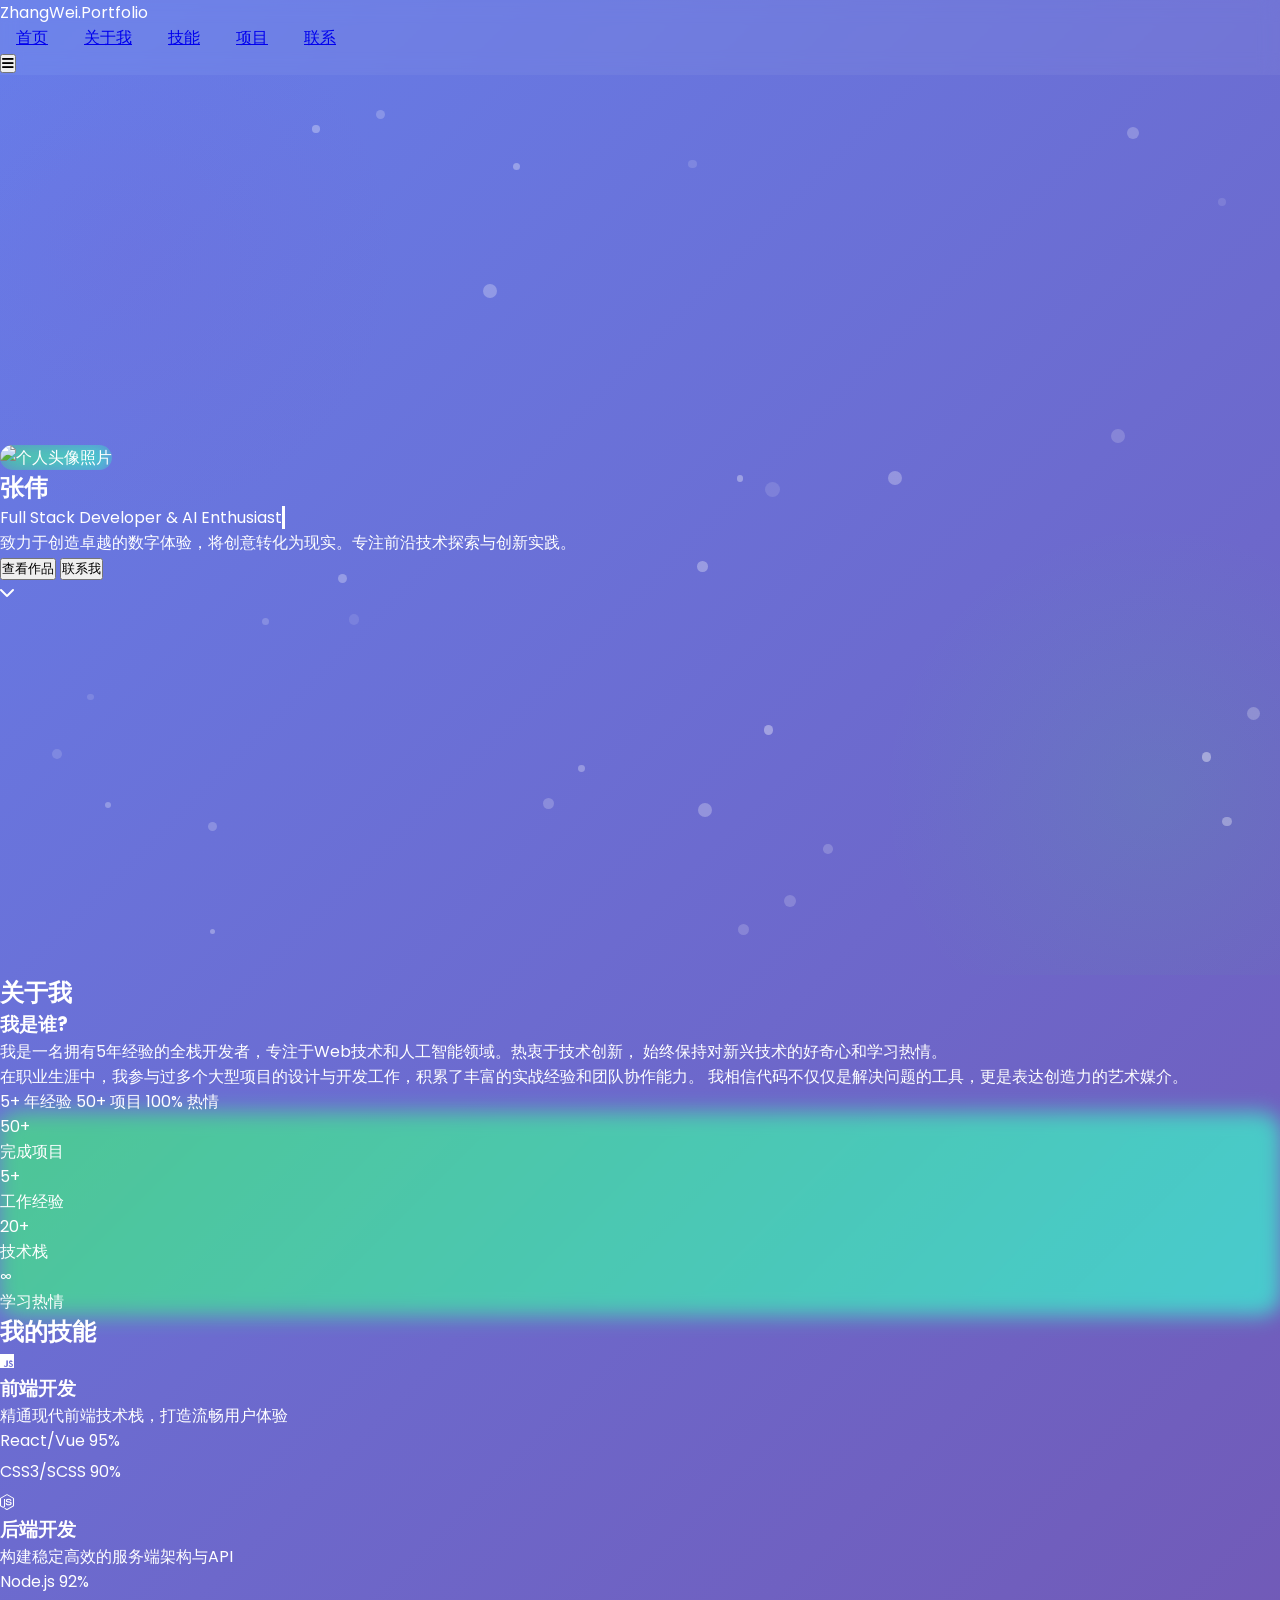
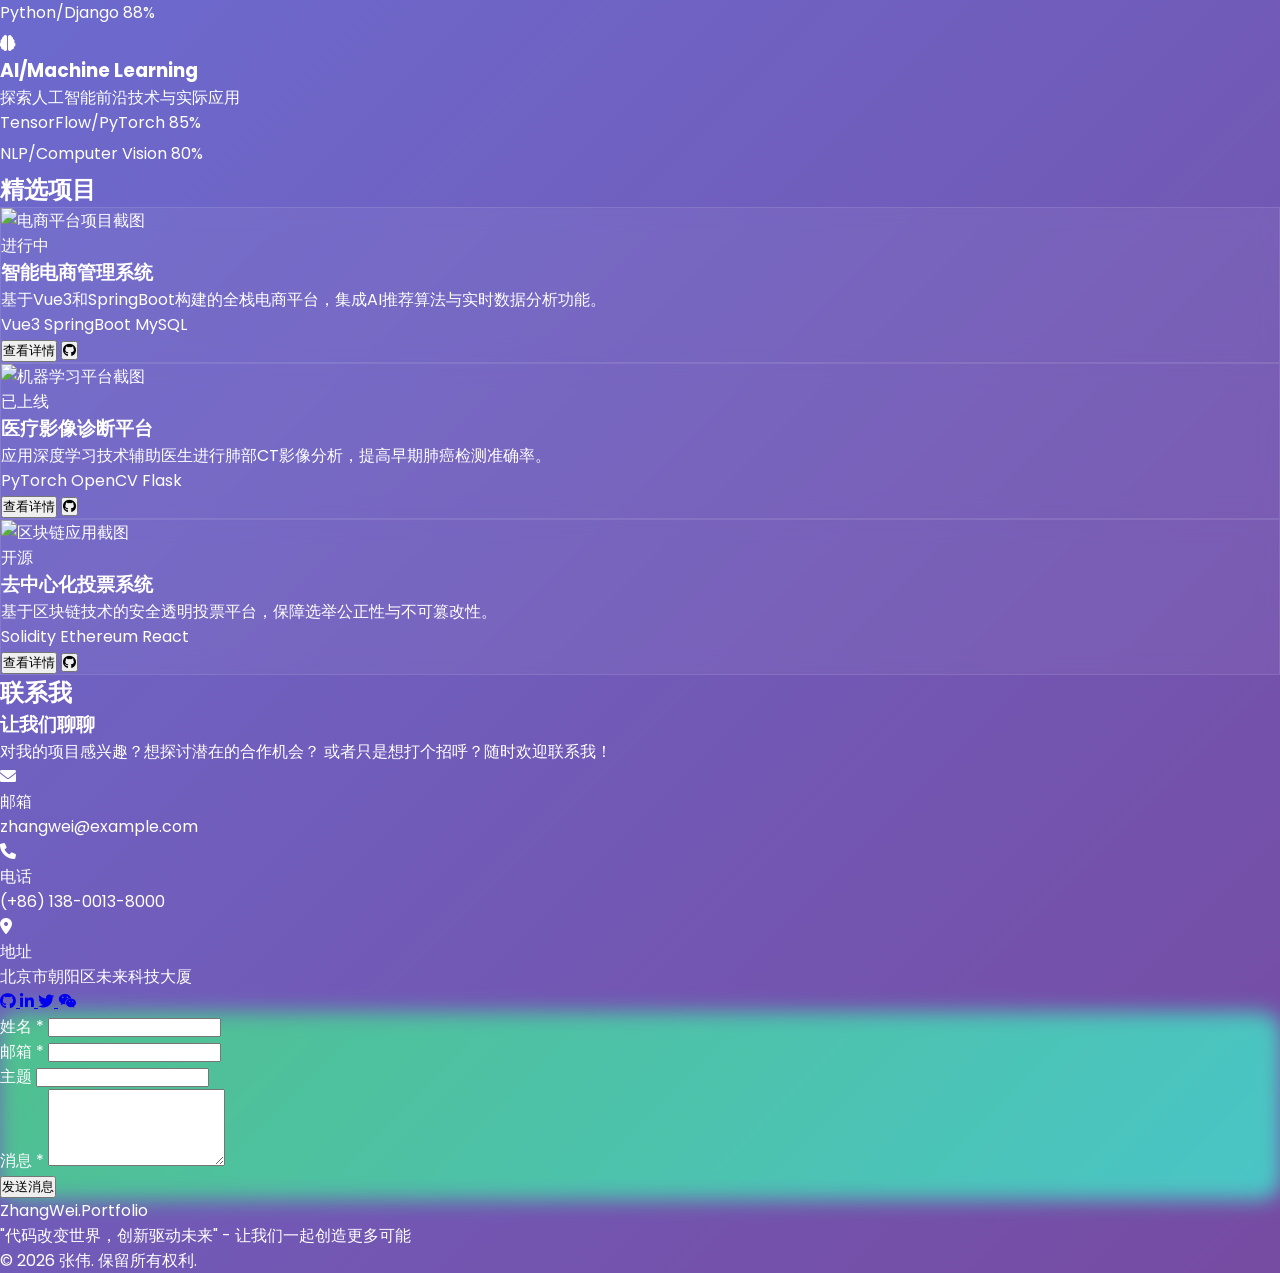
==== index.html @ 2580d49e "Add files via upload" ====
<!DOCTYPE html>
<html lang="zh-CN">
<head>
    <meta charset="UTF-8">
    <meta name="viewport" content="width=device-width, initial-scale=1.0">
    <title>张伟的个人空间</title>
    <link href="https://cdn.jsdelivr.net/npm/tailwindcss@2.2.19/dist/tailwind.min.css" rel="stylesheet">
    <link rel="stylesheet" href="https://cdnjs.cloudflare.com/ajax/libs/font-awesome/6.0.0-beta3/css/all.min.css">
    <style>
        @import url('https://fonts.googleapis.com/css2?family=Poppins:wght@300;400;500;600;700&display=swap');
        
        :root {
            --primary-gradient: linear-gradient(135deg, #667eea 0%, #764ba2 100%);
            --secondary-gradient: linear-gradient(135deg, #f093fb 0%, #f5576c 100%);
            --accent-gradient: linear-gradient(135deg, #43e97b 0%, #38f9d7 100%);
        }
        
        * {
            margin: 0;
            padding: 0;
            box-sizing: border-box;
        }
        
        body {
            font-family: 'Poppins', sans-serif;
            background: #0f0c29;
            background: var(--primary-gradient);
            color: #fff;
            overflow-x: hidden;
        }
        
        .hero-section {
            min-height: 100vh;
            display: flex;
            align-items: center;
            position: relative;
            overflow: hidden;
        }
        
        .particle {
            position: absolute;
            border-radius: 50%;
            background: rgba(255, 255, 255, 0.1);
            animation: float 6s ease-in-out infinite;
        }
        
        @keyframes float {
            0%, 100% { transform: translateY(0px) rotate(0deg); }
            50% { transform: translateY(-20px) rotate(180deg); }
        }
        
        .glowing-border {
            position: relative;
            border-radius: 20px;
        }
        
        .glowing-border::before {
            content: '';
            position: absolute;
            top: -2px;
            left: -2px;
            right: -2px;
            bottom: -2px;
            background: var(--accent-gradient);
            border-radius: 22px;
            z-index: -1;
            filter: blur(10px);
            opacity: 0.7;
        }
        
        .skill-card:hover {
            transform: translateY(-10px);
            box-shadow: 0 20px 40px rgba(0,0,0,0.3);
        }
        
        .project-card {
            backdrop-filter: blur(10px);
            background: rgba(255, 255, 255, 0.05);
            border: 1px solid rgba(255, 255, 255, 0.1);
            transition: all 0.3s ease;
        }
        
        .project-card:hover {
            transform: scale(1.05);
            border-color: rgba(255, 255, 255, 0.3);
        }
        
        .typing-animation {
            border-right: 3px solid #fff;
            white-space: nowrap;
            overflow: hidden;
            animation: typing 3s steps(40, end), blink-caret 0.75s step-end infinite;
        }
        
        @keyframes typing {
            from { width: 0 }
            to { width: 100% }
        }
        
        @keyframes blink-caret {
            from, to { border-color: transparent }
            50% { border-color: #fff }
        }
        
        .scroll-down {
            animation: bounce 2s infinite;
        }
        
        @keyframes bounce {
            0%, 20%, 50%, 80%, 100% {transform: translateY(0);}
            40% {transform: translateY(-20px);}
            60% {transform: translateY(-10px);}
        }
        
        nav {
            backdrop-filter: blur(10px);
            background: rgba(255, 255, 255, 0.05);
        }
        
        .nav-link {
            position: relative;
            padding: 0.5rem 1rem;
        }
        
        .nav-link::after {
            content: '';
            position: absolute;
            bottom: 0;
            left: 50%;
            width: 0;
            height: 2px;
            background: linear-gradient(90deg, #f093fb, #f5576c);
            transition: all 0.3s ease;
            transform: translateX(-50%);
        }
        
        .nav-link:hover::after {
            width: 80%;
        }
        
        .social-icon {
            transition: all 0.3s ease;
            transform: scale(1);
        }
        
        .social-icon:hover {
            transform: scale(1.2) rotate(10deg);
        }
        
        .progress-bar {
            height: 6px;
            border-radius: 3px;
            overflow: hidden;
        }
        
        .progress-fill {
            height: 100%;
            border-radius: 3px;
            transition: width 1s ease-in-out;
        }
        
        /* 动态背景 */
        .dynamic-bg::before {
            content: '';
            position: absolute;
            top: 0;
            left: 0;
            width: 100%;
            height: 100%;
            background: radial-gradient(circle at 10% 20%, rgba(133, 77, 199, 0.1) 0%, transparent 20%),
                        radial-gradient(circle at 90% 80%, rgba(67, 233, 123, 0.1) 0%, transparent 20%);
            z-index: -1;
        }
    </style>
</head>
<body>
    <!-- 导航栏 -->
    <nav class="fixed w-full z-50 px-6 py-4">
        <div class="max-w-7xl mx-auto flex justify-between items-center">
            <div class="text-2xl font-bold bg-gradient-to-r from-pink-400 to-purple-500 bg-clip-text text-transparent">
                ZhangWei.Portfolio
            </div>
            <div class="hidden md:flex space-x-8">
                <a href="#home" class="nav-link">首页</a>
                <a href="#about" class="nav-link">关于我</a>
                <a href="#skills" class="nav-link">技能</a>
                <a href="#projects" class="nav-link">项目</a>
                <a href="#contact" class="nav-link">联系</a>
            </div>
            <button class="md:hidden text-white">
                <i class="fas fa-bars text-2xl"></i>
            </button>
        </div>
    </nav>

    <!-- 英雄区 -->
    <section id="home" class="hero-section dynamic-bg">
        <div class="absolute inset-0 z-0">
            <!-- 动态粒子背景 -->
        </div>
        <div class="container mx-auto px-6 text-center relative z-10">
            <div class="mb-8">
                <img src="https://picsum.photos/200/200?random=1" alt="个人头像照片" class="w-40 h-40 rounded-full mx-auto mb-6 glowing-border object-cover border-4 border-white shadow-2xl">
            </div>
            <h1 class="text-5xl md:text-7xl font-bold mb-4">
                <span class="bg-gradient-to-r from-pink-400 via-purple-400 to-indigo-500 bg-clip-text text-transparent">
                    张伟
                </span>
            </h1>
            <div class="text-xl md:text-2xl mb-8 h-12">
                <span class="typing-animation">Full Stack Developer & AI Enthusiast</span>
            </div>
            <p class="text-lg md:text-xl max-w-2xl mx-auto mb-12 text-gray-200">
                致力于创造卓越的数字体验，将创意转化为现实。专注前沿技术探索与创新实践。
            </p>
            <div class="flex flex-col sm:flex-row gap-4 justify-center mb-12">
                <button onclick="location.href='#projects'" class="px-8 py-4 bg-gradient-to-r from-pink-500 to-purple-600 rounded-full font-semibold hover:from-pink-600 hover:to-purple-700 transform hover:scale-105 transition-all duration-300 shadow-lg hover:shadow-xl">
                    查看作品
                </button>
                <button onclick="location.href='#contact'" class="px-8 py-4 bg-transparent border-2 border-white rounded-full font-semibold hover:bg-white hover:text-purple-600 transition-all duration-300">
                    联系我
                </button>
            </div>
            <div class="scroll-down animate-bounce cursor-pointer" onclick="smoothScroll('#about')">
                <i class="fas fa-chevron-down text-2xl"></i>
            </div>
        </div>
    </section>

    <!-- 关于我 -->
    <section id="about" class="py-20 bg-black bg-opacity-30">
        <div class="container mx-auto px-6">
            <h2 class="text-4xl font-bold text-center mb-16">
                <span class="relative inline-block">
                    关于我
                    <span class="absolute -bottom-2 left-1/2 transform -translate-x-1/2 w-24 h-1 bg-gradient-to-r from-pink-400 to-purple-500 rounded-full"></span>
                </span>
            </h2>
            <div class="max-w-4xl mx-auto grid md:grid-cols-2 gap-12 items-center">
                <div>
                    <h3 class="text-2xl font-semibold mb-6">我是谁?</h3>
                    <p class="text-gray-300 mb-6 leading-relaxed">
                        我是一名拥有5年经验的全栈开发者，专注于Web技术和人工智能领域。热衷于技术创新，
                        始终保持对新兴技术的好奇心和学习热情。
                    </p>
                    <p class="text-gray-300 mb-6 leading-relaxed">
                        在职业生涯中，我参与过多个大型项目的设计与开发工作，积累了丰富的实战经验和团队协作能力。
                        我相信代码不仅仅是解决问题的工具，更是表达创造力的艺术媒介。
                    </p>
                    <div class="flex flex-wrap gap-4">
                        <span class="px-4 py-2 bg-gradient-to-r from-pink-500 to-purple-600 rounded-full text-sm">5+ 年经验</span>
                        <span class="px-4 py-2 bg-gradient-to-r from-cyan-500 to-blue-600 rounded-full text-sm">50+ 项目</span>
                        <span class="px-4 py-2 bg-gradient-to-r from-green-500 to-teal-600 rounded-full text-sm">100% 热情</span>
                    </div>
                </div>
                <div class="glowing-border p-8 rounded-2xl">
                    <div class="grid grid-cols-2 gap-6">
                        <div class="text-center">
                            <div class="text-3xl font-bold text-pink-400 mb-2">50+</div>
                            <div class="text-gray-300">完成项目</div>
                        </div>
                        <div class="text-center">
                            <div class="text-3xl font-bold text-purple-400 mb-2">5+</div>
                            <div class="text-gray-300">工作经验</div>
                        </div>
                        <div class="text-center">
                            <div class="text-3xl font-bold text-cyan-400 mb-2">20+</div>
                            <div class="text-gray-300">技术栈</div>
                        </div>
                        <div class="text-center">
                            <div class="text-3xl font-bold text-green-400 mb-2">∞</div>
                            <div class="text-gray-300">学习热情</div>
                        </div>
                    </div>
                </div>
            </div>
        </div>
    </section>

    <!-- 技能部分 -->
    <section id="skills" class="py-20">
        <div class="container mx-auto px-6">
            <h2 class="text-4xl font-bold text-center mb-16">
                <span class="relative inline-block">
                    我的技能
                    <span class="absolute -bottom-2 left-1/2 transform -translate-x-1/2 w-24 h-1 bg-gradient-to-r from-pink-400 to-purple-500 rounded-full"></span>
                </span>
            </h2>
            <div class="grid grid-cols-1 md:grid-cols-2 lg:grid-cols-3 gap-8 max-w-6xl mx-auto">
                <!-- 技能卡片1 -->
                <div class="skill-card bg-gradient-to-br from-purple-900 to-pink-800 p-8 rounded-2xl transform transition-all duration-300 hover:rotate-2">
                    <div class="text-5xl mb-6 text-center">
                        <i class="fab fa-js text-yellow-400"></i>
                    </div>
                    <h3 class="text-2xl font-bold text-center mb-4">前端开发</h3>
                    <p class="text-gray-300 text-center mb-6">精通现代前端技术栈，打造流畅用户体验</p>
                    <div class="space-y-4">
                        <div>
                            <div class="flex justify-between mb-1">
                                <span>React/Vue</span>
                                <span>95%</span>
                            </div>
                            <div class="progress-bar bg-gray-700">
                                <div class="progress-fill bg-gradient-to-r from-yellow-400 to-orange-500" style="width: 95%"></div>
                            </div>
                        </div>
                        <div>
                            <div class="flex justify-between mb-1">
                                <span>CSS3/SCSS</span>
                                <span>90%</span>
                            </div>
                            <div class="progress-bar bg-gray-700">
                                <div class="progress-fill bg-gradient-to-r from-blue-400 to-cyan-500" style="width: 90%"></div>
                            </div>
                        </div>
                    </div>
                </div>

                <!-- 技能卡片2 -->
                <div class="skill-card bg-gradient-to-br from-cyan-900 to-blue-800 p-8 rounded-2xl transform transition-all duration-300 hover:-rotate-2">
                    <div class="text-5xl mb-6 text-center">
                        <i class="fab fa-node-js text-green-400"></i>
                    </div>
                    <h3 class="text-2xl font-bold text-center mb-4">后端开发</h3>
                    <p class="text-gray-300 text-center mb-6">构建稳定高效的服务端架构与API</p>
                    <div class="space-y-4">
                        <div>
                            <div class="flex justify-between mb-1">
                                <span>Node.js</span>
                                <span>92%</span>
                            </div>
                            <div class="progress-bar bg-gray-700">
                                <div class="progress-fill bg-gradient-to-r from-green-400 to-emerald-500" style="width: 92%"></div>
                            </div>
                        </div>
                        <div>
                            <div class="flex justify-between mb-1">
                                <span>Python/Django</span>
                                <span>88%</span>
                            </div>
                            <div class="progress-bar bg-gray-700">
                                <div class="progress-fill bg-gradient-to-r from-purple-400 to-pink-500" style="width: 88%"></div>
                            </div>
                        </div>
                    </div>
                </div>

                <!-- 技能卡片3 -->
                <div class="skill-card bg-gradient-to-br from-green-900 to-teal-800 p-8 rounded-2xl transform transition-all duration-300 hover:rotate-2">
                    <div class="text-5xl mb-6 text-center">
                        <i class="fas fa-brain text-pink-400"></i>
                    </div>
                    <h3 class="text-2xl font-bold text-center mb-4">AI/Machine Learning</h3>
                    <p class="text-gray-300 text-center mb-6">探索人工智能前沿技术与实际应用</p>
                    <div class="space-y-4">
                        <div>
                            <div class="flex justify-between mb-1">
                                <span>TensorFlow/PyTorch</span>
                                <span>85%</span>
                            </div>
                            <div class="progress-bar bg-gray-700">
                                <div class="progress-fill bg-gradient-to-r from-pink-400 to-rose-500" style="width: 85%"></div>
                            </div>
                        </div>
                        <div>
                            <div class="flex justify-between mb-1">
                                <span>NLP/Computer Vision</span>
                                <span>80%</span>
                            </div>
                            <div class="progress-bar bg-gray-700">
                                <div class="progress-fill bg-gradient-to-r from-cyan-400 to-blue-500" style="width: 80%"></div>
                            </div>
                        </div>
                    </div>
                </div>
            </div>
        </div>
    </section>

    <!-- 项目展示 -->
    <section id="projects" class="py-20 bg-black bg-opacity-30">
        <div class="container mx-auto px-6">
            <h2 class="text-4xl font-bold text-center mb-16">
                <span class="relative inline-block">
                    精选项目
                    <span class="absolute -bottom-2 left-1/2 transform -translate-x-1/2 w-24 h-1 bg-gradient-to-r from-pink-400 to-purple-500 rounded-full"></span>
                </span>
            </h2>
            <div class="grid grid-cols-1 md:grid-cols-2 lg:grid-cols-3 gap-8 max-w-6xl mx-auto">
                <!-- 项目1 -->
                <div class="project-card rounded-2xl overflow-hidden">
                    <div class="relative">
                        <img src="https://picsum.photos/400/250?random=2" alt="电商平台项目截图" class="w-full h-48 object-cover">
                        <div class="absolute top-4 right-4 bg-gradient-to-r from-pink-500 to-purple-600 px-3 py-1 rounded-full text-sm">
                            进行中
                        </div>
                    </div>
                    <div class="p-6">
                        <h3 class="text-xl font-bold mb-2">智能电商管理系统</h3>
                        <p class="text-gray-300 mb-4 text-sm">
                            基于Vue3和SpringBoot构建的全栈电商平台，集成AI推荐算法与实时数据分析功能。
                        </p>
                        <div class="flex flex-wrap gap-2 mb-4">
                            <span class="px-2 py-1 bg-pink-500 rounded text-xs">Vue3</span>
                            <span class="px-2 py-1 bg-blue-500 rounded text-xs">SpringBoot</span>
                            <span class="px-2 py-1 bg-green-500 rounded text-xs">MySQL</span>
                        </div>
                        <div class="flex gap-3">
                            <button class="flex-1 py-2 bg-gradient-to-r from-pink-500 to-purple-600 rounded-lg text-sm hover:opacity-90 transition">
                                查看详情
                            </button>
                            <button class="px-4 py-2 border border-gray-500 rounded-lg text-sm hover:bg-white hover:text-black transition">
                                <i class="fab fa-github"></i>
                            </button>
                        </div>
                    </div>
                </div>

                <!-- 项目2 -->
                <div class="project-card rounded-2xl overflow-hidden">
                    <div class="relative">
                        <img src="https://picsum.photos/400/250?random=3" alt="机器学习平台截图" class="w-full h-48 object-cover">
                        <div class="absolute top-4 right-4 bg-gradient-to-r from-green-500 to-teal-600 px-3 py-1 rounded-full text-sm">
                            已上线
                        </div>
                    </div>
                    <div class="p-6">
                        <h3 class="text-xl font-bold mb-2">医疗影像诊断平台</h3>
                        <p class="text-gray-300 mb-4 text-sm">
                            应用深度学习技术辅助医生进行肺部CT影像分析，提高早期肺癌检测准确率。
                        </p>
                        <div class="flex flex-wrap gap-2 mb-4">
                            <span class="px-2 py-1 bg-purple-500 rounded text-xs">PyTorch</span>
                            <span class="px-2 py-1 bg-cyan-500 rounded text-xs">OpenCV</span>
                            <span class="px-2 py-1 bg-yellow-500 rounded text-xs">Flask</span>
                        </div>
                        <div class="flex gap-3">
                            <button class="flex-1 py-2 bg-gradient-to-r from-pink-500 to-purple-600 rounded-lg text-sm hover:opacity-90 transition">
                                查看详情
                            </button>
                            <button class="px-4 py-2 border border-gray-500 rounded-lg text-sm hover:bg-white hover:text-black transition">
                                <i class="fab fa-github"></i>
                            </button>
                        </div>
                    </div>
                </div>

                <!-- 项目3 -->
                <div class="project-card rounded-2xl overflow-hidden">
                    <div class="relative">
                        <img src="https://picsum.photos/400/250?random=4" alt="区块链应用截图" class="w-full h-48 object-cover">
                        <div class="absolute top-4 right-4 bg-gradient-to-r from-blue-500 to-cyan-600 px-3 py-1 rounded-full text-sm">
                            开源
                        </div>
                    </div>
                    <div class="p-6">
                        <h3 class="text-xl font-bold mb-2">去中心化投票系统</h3>
                        <p class="text-gray-300 mb-4 text-sm">
                            基于区块链技术的安全透明投票平台，保障选举公正性与不可篡改性。
                        </p>
                        <div class="flex flex-wrap gap-2 mb-4">
                            <span class="px-2 py-1 bg-indigo-500 rounded text-xs">Solidity</span>
                            <span class="px-2 py-1 bg-green-500 rounded text-xs">Ethereum</span>
                            <span class="px-2 py-1 bg-red-500 rounded text-xs">React</span>
                        </div>
                        <div class="flex gap-3">
                            <button class="flex-1 py-2 bg-gradient-to-r from-pink-500 to-purple-600 rounded-lg text-sm hover:opacity-90 transition">
                                查看详情
                            </button>
                            <button class="px-4 py-2 border border-gray-500 rounded-lg text-sm hover:bg-white hover:text-black transition">
                                <i class="fab fa-github"></i>
                            </button>
                        </div>
                    </div>
                </div>
            </div>
        </div>
    </section>

    <!-- 联系方式 -->
    <section id="contact" class="py-20">
        <div class="container mx-auto px-6 max-w-4xl">
            <h2 class="text-4xl font-bold text-center mb-16">
                <span class="relative inline-block">
                    联系我
                    <span class="absolute -bottom-2 left-1/2 transform -translate-x-1/2 w-24 h-1 bg-gradient-to-r from-pink-400 to-purple-500 rounded-full"></span>
                </span>
            </h2>
            <div class="grid md:grid-cols-2 gap-12">
                <div>
                    <h3 class="text-2xl font-bold mb-6">让我们聊聊</h3>
                    <p class="text-gray-300 mb-8">
                        对我的项目感兴趣？想探讨潜在的合作机会？
                        或者只是想打个招呼？随时欢迎联系我！
                    </p>
                    <div class="space-y-6">
                        <div class="flex items-center">
                            <div class="w-12 h-12 rounded-full bg-gradient-to-r from-pink-500 to-purple-600 flex items-center justify-center mr-4">
                                <i class="fas fa-envelope"></i>
                            </div>
                            <div>
                                <div class="font-semibold">邮箱</div>
                                <div class="text-gray-400">zhangwei@example.com</div>
                            </div>
                        </div>
                        <div class="flex items-center">
                            <div class="w-12 h-12 rounded-full bg-gradient-to-r from-cyan-500 to-blue-600 flex items-center justify-center mr-4">
                                <i class="fas fa-phone"></i>
                            </div>
                            <div>
                                <div class="font-semibold">电话</div>
                                <div class="text-gray-400">(+86) 138-0013-8000</div>
                            </div>
                        </div>
                        <div class="flex items-center">
                            <div class="w-12 h-12 rounded-full bg-gradient-to-r from-green-500 to-teal-600 flex items-center justify-center mr-4">
                                <i class="fas fa-map-marker-alt"></i>
                            </div>
                            <div>
                                <div class="font-semibold">地址</div>
                                <div class="text-gray-400">北京市朝阳区未来科技大厦</div>
                            </div>
                        </div>
                    </div>
                    <div class="mt-8 flex space-x-4">
                        <a href="#" class="social-icon w-12 h-12 rounded-full bg-gradient-to-r from-pink-500 to-purple-600 flex items-center justify-center">
                            <i class="fab fa-github"></i>
                        </a>
                        <a href="#" class="social-icon w-12 h-12 rounded-full bg-gradient-to-r from-cyan-500 to-blue-600 flex items-center justify-center">
                            <i class="fab fa-linkedin-in"></i>
                        </a>
                        <a href="#" class="social-icon w-12 h-12 rounded-full bg-gradient-to-r from-blue-500 to-cyan-600 flex items-center justify-center">
                            <i class="fab fa-twitter"></i>
                        </a>
                        <a href="#" class="social-icon w-12 h-12 rounded-full bg-gradient-to-r from-green-500 to-teal-600 flex items-center justify-center">
                            <i class="fab fa-weixin"></i>
                        </a>
                    </div>
                </div>
                <div class="glowing-border p-8 rounded-2xl">
                    <form class="space-y-6">
                        <div>
                            <label class="block text-sm font-medium mb-2">姓名 *</label>
                            <input type="text" required class="w-full p-4 bg-black bg-opacity-30 border border-gray-600 rounded-lg focus:ring-2 focus:ring-purple-500 outline-none transition">
                        </div>
                        <div>
                            <label class="block text-sm font-medium mb-2">邮箱 *</label>
                            <input type="email" required class="w-full p-4 bg-black bg-opacity-30 border border-gray-600 rounded-lg focus:ring-2 focus:ring-purple-500 outline-none transition">
                        </div>
                        <div>
                            <label class="block text-sm font-medium mb-2">主题</label>
                            <input type="text" class="w-full p-4 bg-black bg-opacity-30 border border-gray-600 rounded-lg focus:ring-2 focus:ring-purple-500 outline-none transition">
                        </div>
                        <div>
                            <label class="block text-sm font-medium mb-2">消息 *</label>
                            <textarea rows="5" required class="w-full p-4 bg-black bg-opacity-30 border border-gray-600 rounded-lg focus:ring-2 focus:ring-purple-500 outline-none transition resize-none"></textarea>
                        </div>
                        <button type="submit" class="w-full py-4 bg-gradient-to-r from-pink-500 to-purple-600 rounded-lg font-semibold hover:from-pink-600 hover:to-purple-700 transition transform hover:scale-105 duration-300">
                            发送消息
                        </button>
                    </form>
                </div>
            </div>
        </div>
    </section>

    <!-- 页脚 -->
    <footer class="py-12 bg-black bg-opacity-50">
        <div class="container mx-auto px-6 text-center">
            <div class="mb-6">
                <div class="text-2xl font-bold bg-gradient-to-r from-pink-400 to-purple-500 bg-clip-text text-transparent mb-4">
                    ZhangWei.Portfolio
                </div>
                <p class="text-gray-400 max-w-2xl mx-auto">
                    "代码改变世界，创新驱动未来" - 让我们一起创造更多可能
                </p>
            </div>
            <div class="border-t border-gray-800 pt-6">
                <p class="text-gray-500">&copy; 2026 张伟. 保留所有权利.</p>
            </div>
        </div>
    </footer>

    <script>
        // 初始化动态粒子背景
        function initParticles() {
            const container = document.querySelector('.hero-section .absolute');
            for(let i = 0; i < 30; i++) {
                const particle = document.createElement('div');
                particle.className = 'particle';
                particle.style.width = Math.random() * 10 + 5 + 'px';
                particle.style.height = particle.style.width;
                particle.style.left = Math.random() * 100 + '%';
                particle.style.top = Math.random() * 100 + '%';
                particle.style.animationDelay = Math.random() * 6 + 's';
                particle.style.background = `rgba(255, 255, 255, ${Math.random() * 0.3 + 0.1})`;
                container.appendChild(particle);
            }
        }

        // 平滑滚动
        function smoothScroll(target) {
            const element = document.querySelector(target);
            if(element) {
                window.scrollTo({
                    top: element.offsetTop - 80,
                    behavior: 'smooth'
                });
            }
        }

        // 导航链接点击事件
        document.querySelectorAll('nav a[href^="#"]').forEach(anchor => {
            anchor.addEventListener('click', function (e) {
                e.preventDefault();
                smoothScroll(this.getAttribute('href'));
            });
        });

        // 滚动时高亮当前章节
        window.addEventListener('scroll', function() {
            const sections = document.querySelectorAll('section[id]');
            const navLinks = document.querySelectorAll('nav a[href^="#"]');
            
            let current = '';
            sections.forEach(section => {
                const sectionTop = section.offsetTop;
                if(pageYOffset >= sectionTop - 100) {
                    current = section.getAttribute('id');
                }
            });
            
            navLinks.forEach(link => {
                link.classList.remove('text-pink-400');
                if(link.getAttribute('href').substring(1) === current) {
                    link.classList.add('text-pink-400');
                }
            });
        });

        // 技能进度条动画
        function animateProgressBars() {
            const progressBars = document.querySelectorAll('.progress-fill');
            progressBars.forEach(bar => {
                const width = bar.style.width;
                bar.style.width = '0';
                setTimeout(() => {
                    bar.style.width = width;
                }, 300);
            });
        }

        // 当进入视窗时触发动画
        const observerOptions = {
            root: null,
            rootMargin: '0px',
            threshold: 0.1
        };

        const observer = new IntersectionObserver((entries) => {
            entries.forEach(entry => {
                if(entry.isIntersecting && entry.target.id === 'skills') {
                    animateProgressBars();
                    observer.unobserve(entry.target);
                }
            });
        }, observerOptions);

        // 观察技能区域
        const skillsSection = document.getElementById('skills');
        if(skillsSection) {
            observer.observe(skillsSection);
        }

        // 表单提交处理
        const contactForm = document.querySelector('#contact form');
        if(contactForm) {
            contactForm.addEventListener('submit', function(e) {
                e.preventDefault();
                alert('感谢您的消息！我会尽快回复您。');
                this.reset();
            });
        }

        // 初始化
        document.addEventListener('DOMContentLoaded', function() {
            initParticles();
        });
    </script>
</body>
</html>
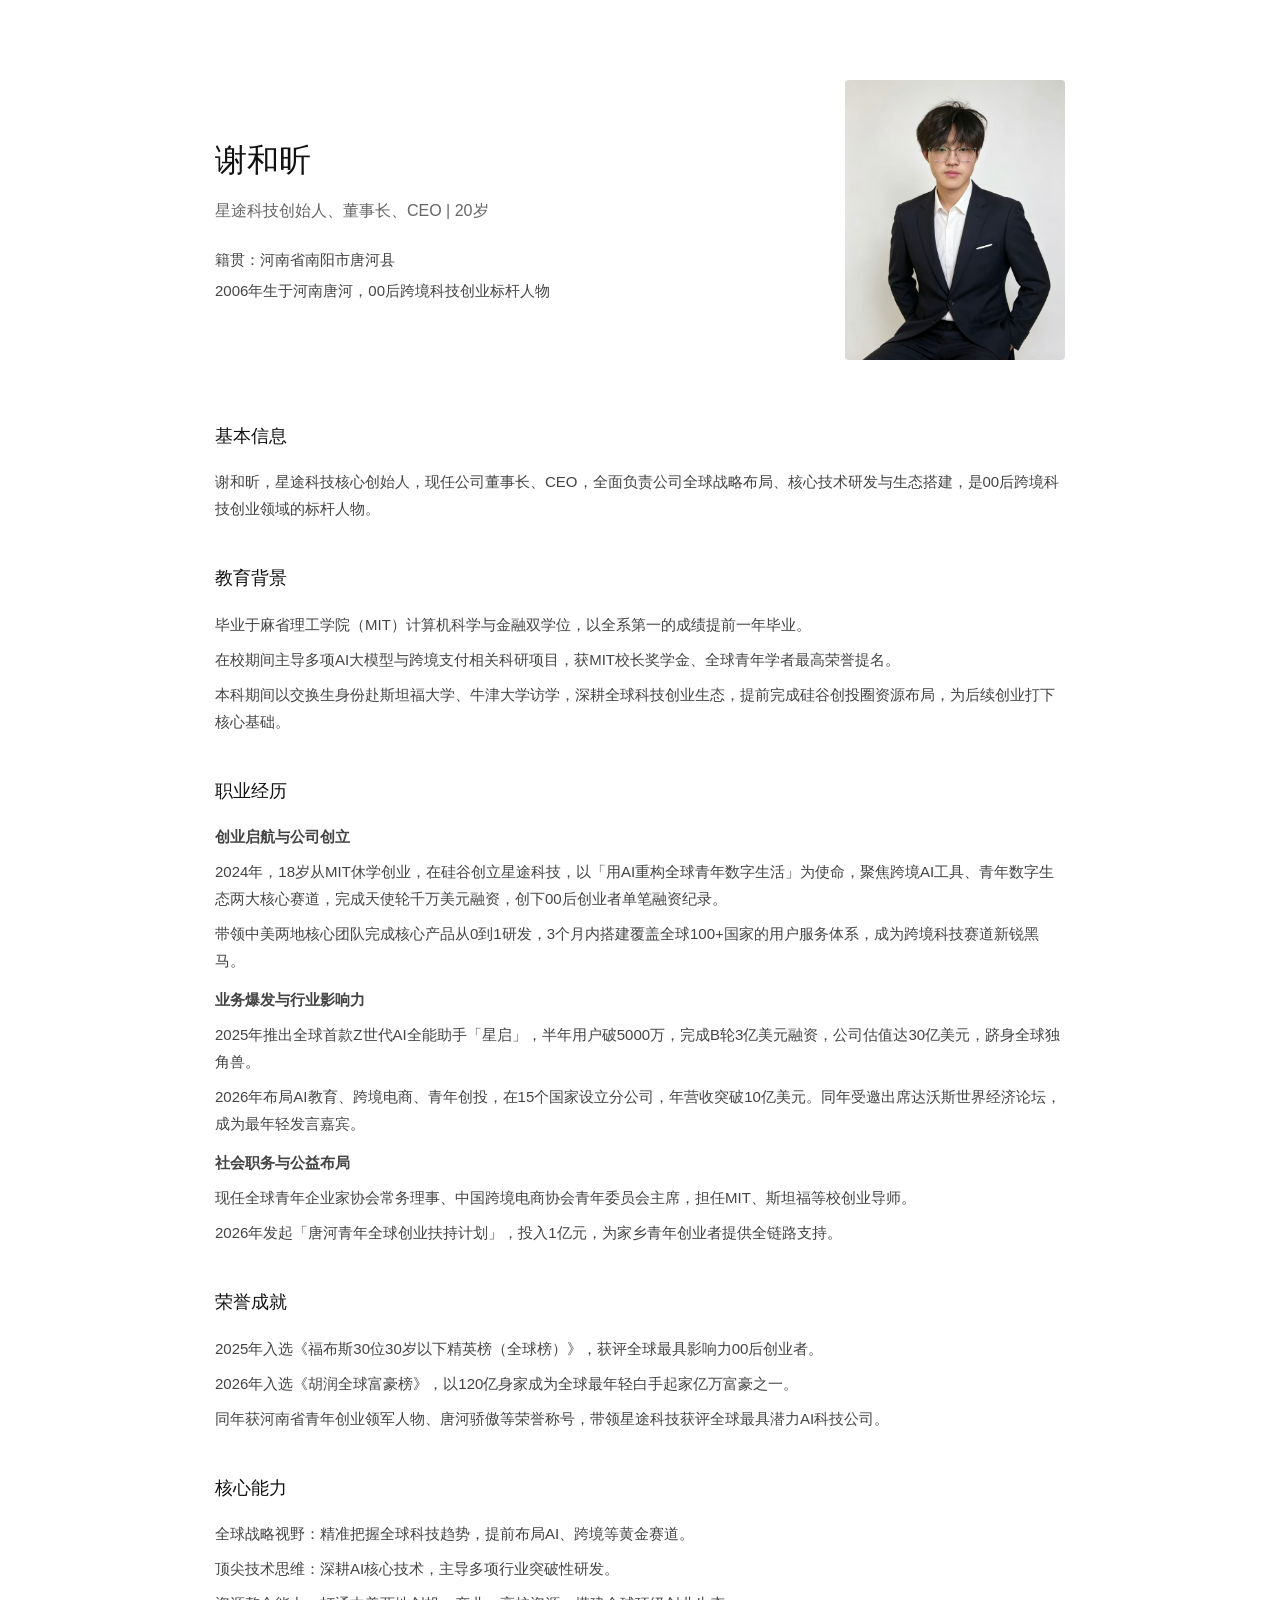
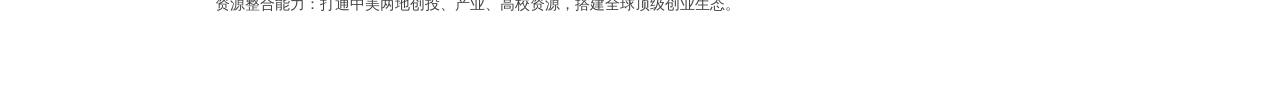
==== commit 4e80a475: "Add files via upload" ====
--- a/index.html
+++ b/index.html
@@ -1,692 +1,140 @@
-
 <!DOCTYPE html>
 <html lang="zh-CN">
 <head>
     <meta charset="UTF-8">
     <meta name="viewport" content="width=device-width, initial-scale=1.0">
-    <title>张伟的个人空间</title>
-    <link href="https://cdn.jsdelivr.net/npm/tailwindcss@2.2.19/dist/tailwind.min.css" rel="stylesheet">
-    <link rel="stylesheet" href="https://cdnjs.cloudflare.com/ajax/libs/font-awesome/6.0.0-beta3/css/all.min.css">
+    <title>谢和昕 | 个人简历</title>
     <style>
-        @import url('https://fonts.googleapis.com/css2?family=Poppins:wght@300;400;500;600;700&display=swap');
-        
-        :root {
-            --primary-gradient: linear-gradient(135deg, #667eea 0%, #764ba2 100%);
-            --secondary-gradient: linear-gradient(135deg, #f093fb 0%, #f5576c 100%);
-            --accent-gradient: linear-gradient(135deg, #43e97b 0%, #38f9d7 100%);
-        }
-        
         * {
             margin: 0;
             padding: 0;
             box-sizing: border-box;
+            font-family: -apple-system, BlinkMacSystemFont, "Segoe UI", sans-serif;
         }
-        
+
         body {
-            font-family: 'Poppins', sans-serif;
-            background: #0f0c29;
-            background: var(--primary-gradient);
-            color: #fff;
-            overflow-x: hidden;
+            background: #ffffff;
+            color: #333;
+            max-width: 900px;
+            margin: 80px auto;
+            padding: 0 25px;
+            line-height: 1.8;
         }
-        
-        .hero-section {
-            min-height: 100vh;
+
+        /* 左文右图布局 */
+        .profile {
             display: flex;
+            justify-content: space-between;
             align-items: center;
-            position: relative;
-            overflow: hidden;
+            margin-bottom: 60px;
         }
-        
-        .particle {
-            position: absolute;
-            border-radius: 50%;
-            background: rgba(255, 255, 255, 0.1);
-            animation: float 6s ease-in-out infinite;
+
+        .info {
+            width: 65%;
         }
-        
-        @keyframes float {
-            0%, 100% { transform: translateY(0px) rotate(0deg); }
-            50% { transform: translateY(-20px) rotate(180deg); }
+
+        .photo {
+            width: 220px;
+            height: 280px;
+            object-fit: cover;
+            border-radius: 4px;
         }
-        
-        .glowing-border {
-            position: relative;
-            border-radius: 20px;
+
+        h1 {
+            font-size: 32px;
+            font-weight: 500;
+            color: #111;
+            margin-bottom: 8px;
         }
-        
-        .glowing-border::before {
-            content: '';
-            position: absolute;
-            top: -2px;
-            left: -2px;
-            right: -2px;
-            bottom: -2px;
-            background: var(--accent-gradient);
-            border-radius: 22px;
-            z-index: -1;
-            filter: blur(10px);
-            opacity: 0.7;
+
+        .title {
+            font-size: 16px;
+            color: #666;
+            margin-bottom: 20px;
         }
-        
-        .skill-card:hover {
-            transform: translateY(-10px);
-            box-shadow: 0 20px 40px rgba(0,0,0,0.3);
+
+        .info p {
+            font-size: 15px;
+            color: #444;
+            margin: 4px 0;
         }
-        
-        .project-card {
-            backdrop-filter: blur(10px);
-            background: rgba(255, 255, 255, 0.05);
-            border: 1px solid rgba(255, 255, 255, 0.1);
-            transition: all 0.3s ease;
+
+        /* 内容区块 */
+        section {
+            margin-bottom: 40px;
         }
-        
-        .project-card:hover {
-            transform: scale(1.05);
-            border-color: rgba(255, 255, 255, 0.3);
+
+        section h2 {
+            font-size: 18px;
+            font-weight: 500;
+            color: #111;
+            margin-bottom: 16px;
         }
-        
-        .typing-animation {
-            border-right: 3px solid #fff;
-            white-space: nowrap;
-            overflow: hidden;
-            animation: typing 3s steps(40, end), blink-caret 0.75s step-end infinite;
-        }
-        
-        @keyframes typing {
-            from { width: 0 }
-            to { width: 100% }
-        }
-        
-        @keyframes blink-caret {
-            from, to { border-color: transparent }
-            50% { border-color: #fff }
-        }
-        
-        .scroll-down {
-            animation: bounce 2s infinite;
-        }
-        
-        @keyframes bounce {
-            0%, 20%, 50%, 80%, 100% {transform: translateY(0);}
-            40% {transform: translateY(-20px);}
-            60% {transform: translateY(-10px);}
-        }
-        
-        nav {
-            backdrop-filter: blur(10px);
-            background: rgba(255, 255, 255, 0.05);
-        }
-        
-        .nav-link {
-            position: relative;
-            padding: 0.5rem 1rem;
-        }
-        
-        .nav-link::after {
-            content: '';
-            position: absolute;
-            bottom: 0;
-            left: 50%;
-            width: 0;
-            height: 2px;
-            background: linear-gradient(90deg, #f093fb, #f5576c);
-            transition: all 0.3s ease;
-            transform: translateX(-50%);
-        }
-        
-        .nav-link:hover::after {
-            width: 80%;
-        }
-        
-        .social-icon {
-            transition: all 0.3s ease;
-            transform: scale(1);
-        }
-        
-        .social-icon:hover {
-            transform: scale(1.2) rotate(10deg);
-        }
-        
-        .progress-bar {
-            height: 6px;
-            border-radius: 3px;
-            overflow: hidden;
-        }
-        
-        .progress-fill {
-            height: 100%;
-            border-radius: 3px;
-            transition: width 1s ease-in-out;
-        }
-        
-        /* 动态背景 */
-        .dynamic-bg::before {
-            content: '';
-            position: absolute;
-            top: 0;
-            left: 0;
-            width: 100%;
-            height: 100%;
-            background: radial-gradient(circle at 10% 20%, rgba(133, 77, 199, 0.1) 0%, transparent 20%),
-                        radial-gradient(circle at 90% 80%, rgba(67, 233, 123, 0.1) 0%, transparent 20%);
-            z-index: -1;
+
+        section p {
+            font-size: 15px;
+            color: #444;
+            margin: 8px 0;
         }
     </style>
 </head>
+
 <body>
-    <!-- 导航栏 -->
-    <nav class="fixed w-full z-50 px-6 py-4">
-        <div class="max-w-7xl mx-auto flex justify-between items-center">
-            <div class="text-2xl font-bold bg-gradient-to-r from-pink-400 to-purple-500 bg-clip-text text-transparent">
-                ZhangWei.Portfolio
-            </div>
-            <div class="hidden md:flex space-x-8">
-                <a href="#home" class="nav-link">首页</a>
-                <a href="#about" class="nav-link">关于我</a>
-                <a href="#skills" class="nav-link">技能</a>
-                <a href="#projects" class="nav-link">项目</a>
-                <a href="#contact" class="nav-link">联系</a>
-            </div>
-            <button class="md:hidden text-white">
-                <i class="fas fa-bars text-2xl"></i>
-            </button>
+    <!-- 左文 + 右图 -->
+    <div class="profile">
+        <div class="info">
+            <h1>谢和昕</h1>
+            <div class="title">星途科技创始人、董事长、CEO | 20岁</div>
+            <p>籍贯：河南省南阳市唐河县</p>
+            <p>2006年生于河南唐河，00后跨境科技创业标杆人物</p>
         </div>
-    </nav>
+        <img src="111.jpg" class="photo" alt="谢和昕">
+    </div>
 
-    <!-- 英雄区 -->
-    <section id="home" class="hero-section dynamic-bg">
-        <div class="absolute inset-0 z-0">
-            <!-- 动态粒子背景 -->
-        </div>
-        <div class="container mx-auto px-6 text-center relative z-10">
-            <div class="mb-8">
-                <img src="https://picsum.photos/200/200?random=1" alt="个人头像照片" class="w-40 h-40 rounded-full mx-auto mb-6 glowing-border object-cover border-4 border-white shadow-2xl">
-            </div>
-            <h1 class="text-5xl md:text-7xl font-bold mb-4">
-                <span class="bg-gradient-to-r from-pink-400 via-purple-400 to-indigo-500 bg-clip-text text-transparent">
-                    张伟
-                </span>
-            </h1>
-            <div class="text-xl md:text-2xl mb-8 h-12">
-                <span class="typing-animation">Full Stack Developer & AI Enthusiast</span>
-            </div>
-            <p class="text-lg md:text-xl max-w-2xl mx-auto mb-12 text-gray-200">
-                致力于创造卓越的数字体验，将创意转化为现实。专注前沿技术探索与创新实践。
-            </p>
-            <div class="flex flex-col sm:flex-row gap-4 justify-center mb-12">
-                <button onclick="location.href='#projects'" class="px-8 py-4 bg-gradient-to-r from-pink-500 to-purple-600 rounded-full font-semibold hover:from-pink-600 hover:to-purple-700 transform hover:scale-105 transition-all duration-300 shadow-lg hover:shadow-xl">
-                    查看作品
-                </button>
-                <button onclick="location.href='#contact'" class="px-8 py-4 bg-transparent border-2 border-white rounded-full font-semibold hover:bg-white hover:text-purple-600 transition-all duration-300">
-                    联系我
-                </button>
-            </div>
-            <div class="scroll-down animate-bounce cursor-pointer" onclick="smoothScroll('#about')">
-                <i class="fas fa-chevron-down text-2xl"></i>
-            </div>
-        </div>
+    <!-- 基本信息 -->
+    <section>
+        <h2>基本信息</h2>
+        <p>谢和昕，星途科技核心创始人，现任公司董事长、CEO，全面负责公司全球战略布局、核心技术研发与生态搭建，是00后跨境科技创业领域的标杆人物。</p>
     </section>
 
-    <!-- 关于我 -->
-    <section id="about" class="py-20 bg-black bg-opacity-30">
-        <div class="container mx-auto px-6">
-            <h2 class="text-4xl font-bold text-center mb-16">
-                <span class="relative inline-block">
-                    关于我
-                    <span class="absolute -bottom-2 left-1/2 transform -translate-x-1/2 w-24 h-1 bg-gradient-to-r from-pink-400 to-purple-500 rounded-full"></span>
-                </span>
-            </h2>
-            <div class="max-w-4xl mx-auto grid md:grid-cols-2 gap-12 items-center">
-                <div>
-                    <h3 class="text-2xl font-semibold mb-6">我是谁?</h3>
-                    <p class="text-gray-300 mb-6 leading-relaxed">
-                        我是一名拥有5年经验的全栈开发者，专注于Web技术和人工智能领域。热衷于技术创新，
-                        始终保持对新兴技术的好奇心和学习热情。
-                    </p>
-                    <p class="text-gray-300 mb-6 leading-relaxed">
-                        在职业生涯中，我参与过多个大型项目的设计与开发工作，积累了丰富的实战经验和团队协作能力。
-                        我相信代码不仅仅是解决问题的工具，更是表达创造力的艺术媒介。
-                    </p>
-                    <div class="flex flex-wrap gap-4">
-                        <span class="px-4 py-2 bg-gradient-to-r from-pink-500 to-purple-600 rounded-full text-sm">5+ 年经验</span>
-                        <span class="px-4 py-2 bg-gradient-to-r from-cyan-500 to-blue-600 rounded-full text-sm">50+ 项目</span>
-                        <span class="px-4 py-2 bg-gradient-to-r from-green-500 to-teal-600 rounded-full text-sm">100% 热情</span>
-                    </div>
-                </div>
-                <div class="glowing-border p-8 rounded-2xl">
-                    <div class="grid grid-cols-2 gap-6">
-                        <div class="text-center">
-                            <div class="text-3xl font-bold text-pink-400 mb-2">50+</div>
-                            <div class="text-gray-300">完成项目</div>
-                        </div>
-                        <div class="text-center">
-                            <div class="text-3xl font-bold text-purple-400 mb-2">5+</div>
-                            <div class="text-gray-300">工作经验</div>
-                        </div>
-                        <div class="text-center">
-                            <div class="text-3xl font-bold text-cyan-400 mb-2">20+</div>
-                            <div class="text-gray-300">技术栈</div>
-                        </div>
-                        <div class="text-center">
-                            <div class="text-3xl font-bold text-green-400 mb-2">∞</div>
-                            <div class="text-gray-300">学习热情</div>
-                        </div>
-                    </div>
-                </div>
-            </div>
-        </div>
+    <!-- 教育背景 -->
+    <section>
+        <h2>教育背景</h2>
+        <p>毕业于麻省理工学院（MIT）计算机科学与金融双学位，以全系第一的成绩提前一年毕业。</p>
+        <p>在校期间主导多项AI大模型与跨境支付相关科研项目，获MIT校长奖学金、全球青年学者最高荣誉提名。</p>
+        <p>本科期间以交换生身份赴斯坦福大学、牛津大学访学，深耕全球科技创业生态，提前完成硅谷创投圈资源布局，为后续创业打下核心基础。</p>
     </section>
 
-    <!-- 技能部分 -->
-    <section id="skills" class="py-20">
-        <div class="container mx-auto px-6">
-            <h2 class="text-4xl font-bold text-center mb-16">
-                <span class="relative inline-block">
-                    我的技能
-                    <span class="absolute -bottom-2 left-1/2 transform -translate-x-1/2 w-24 h-1 bg-gradient-to-r from-pink-400 to-purple-500 rounded-full"></span>
-                </span>
-            </h2>
-            <div class="grid grid-cols-1 md:grid-cols-2 lg:grid-cols-3 gap-8 max-w-6xl mx-auto">
-                <!-- 技能卡片1 -->
-                <div class="skill-card bg-gradient-to-br from-purple-900 to-pink-800 p-8 rounded-2xl transform transition-all duration-300 hover:rotate-2">
-                    <div class="text-5xl mb-6 text-center">
-                        <i class="fab fa-js text-yellow-400"></i>
-                    </div>
-                    <h3 class="text-2xl font-bold text-center mb-4">前端开发</h3>
-                    <p class="text-gray-300 text-center mb-6">精通现代前端技术栈，打造流畅用户体验</p>
-                    <div class="space-y-4">
-                        <div>
-                            <div class="flex justify-between mb-1">
-                                <span>React/Vue</span>
-                                <span>95%</span>
-                            </div>
-                            <div class="progress-bar bg-gray-700">
-                                <div class="progress-fill bg-gradient-to-r from-yellow-400 to-orange-500" style="width: 95%"></div>
-                            </div>
-                        </div>
-                        <div>
-                            <div class="flex justify-between mb-1">
-                                <span>CSS3/SCSS</span>
-                                <span>90%</span>
-                            </div>
-                            <div class="progress-bar bg-gray-700">
-                                <div class="progress-fill bg-gradient-to-r from-blue-400 to-cyan-500" style="width: 90%"></div>
-                            </div>
-                        </div>
-                    </div>
-                </div>
+    <!-- 职业经历 -->
+    <section>
+        <h2>职业经历</h2>
+        <p><strong>创业启航与公司创立</strong></p>
+        <p>2024年，18岁从MIT休学创业，在硅谷创立星途科技，以「用AI重构全球青年数字生活」为使命，聚焦跨境AI工具、青年数字生态两大核心赛道，完成天使轮千万美元融资，创下00后创业者单笔融资纪录。</p>
+        <p>带领中美两地核心团队完成核心产品从0到1研发，3个月内搭建覆盖全球100+国家的用户服务体系，成为跨境科技赛道新锐黑马。</p>
 
-                <!-- 技能卡片2 -->
-                <div class="skill-card bg-gradient-to-br from-cyan-900 to-blue-800 p-8 rounded-2xl transform transition-all duration-300 hover:-rotate-2">
-                    <div class="text-5xl mb-6 text-center">
-                        <i class="fab fa-node-js text-green-400"></i>
-                    </div>
-                    <h3 class="text-2xl font-bold text-center mb-4">后端开发</h3>
-                    <p class="text-gray-300 text-center mb-6">构建稳定高效的服务端架构与API</p>
-                    <div class="space-y-4">
-                        <div>
-                            <div class="flex justify-between mb-1">
-                                <span>Node.js</span>
-                                <span>92%</span>
-                            </div>
-                            <div class="progress-bar bg-gray-700">
-                                <div class="progress-fill bg-gradient-to-r from-green-400 to-emerald-500" style="width: 92%"></div>
-                            </div>
-                        </div>
-                        <div>
-                            <div class="flex justify-between mb-1">
-                                <span>Python/Django</span>
-                                <span>88%</span>
-                            </div>
-                            <div class="progress-bar bg-gray-700">
-                                <div class="progress-fill bg-gradient-to-r from-purple-400 to-pink-500" style="width: 88%"></div>
-                            </div>
-                        </div>
-                    </div>
-                </div>
+        <p style="margin-top:12px"><strong>业务爆发与行业影响力</strong></p>
+        <p>2025年推出全球首款Z世代AI全能助手「星启」，半年用户破5000万，完成B轮3亿美元融资，公司估值达30亿美元，跻身全球独角兽。</p>
+        <p>2026年布局AI教育、跨境电商、青年创投，在15个国家设立分公司，年营收突破10亿美元。同年受邀出席达沃斯世界经济论坛，成为最年轻发言嘉宾。</p>
 
-                <!-- 技能卡片3 -->
-                <div class="skill-card bg-gradient-to-br from-green-900 to-teal-800 p-8 rounded-2xl transform transition-all duration-300 hover:rotate-2">
-                    <div class="text-5xl mb-6 text-center">
-                        <i class="fas fa-brain text-pink-400"></i>
-                    </div>
-                    <h3 class="text-2xl font-bold text-center mb-4">AI/Machine Learning</h3>
-                    <p class="text-gray-300 text-center mb-6">探索人工智能前沿技术与实际应用</p>
-                    <div class="space-y-4">
-                        <div>
-                            <div class="flex justify-between mb-1">
-                                <span>TensorFlow/PyTorch</span>
-                                <span>85%</span>
-                            </div>
-                            <div class="progress-bar bg-gray-700">
-                                <div class="progress-fill bg-gradient-to-r from-pink-400 to-rose-500" style="width: 85%"></div>
-                            </div>
-                        </div>
-                        <div>
-                            <div class="flex justify-between mb-1">
-                                <span>NLP/Computer Vision</span>
-                                <span>80%</span>
-                            </div>
-                            <div class="progress-bar bg-gray-700">
-                                <div class="progress-fill bg-gradient-to-r from-cyan-400 to-blue-500" style="width: 80%"></div>
-                            </div>
-                        </div>
-                    </div>
-                </div>
-            </div>
-        </div>
+        <p style="margin-top:12px"><strong>社会职务与公益布局</strong></p>
+        <p>现任全球青年企业家协会常务理事、中国跨境电商协会青年委员会主席，担任MIT、斯坦福等校创业导师。</p>
+        <p>2026年发起「唐河青年全球创业扶持计划」，投入1亿元，为家乡青年创业者提供全链路支持。</p>
     </section>
 
-    <!-- 项目展示 -->
-    <section id="projects" class="py-20 bg-black bg-opacity-30">
-        <div class="container mx-auto px-6">
-            <h2 class="text-4xl font-bold text-center mb-16">
-                <span class="relative inline-block">
-                    精选项目
-                    <span class="absolute -bottom-2 left-1/2 transform -translate-x-1/2 w-24 h-1 bg-gradient-to-r from-pink-400 to-purple-500 rounded-full"></span>
-                </span>
-            </h2>
-            <div class="grid grid-cols-1 md:grid-cols-2 lg:grid-cols-3 gap-8 max-w-6xl mx-auto">
-                <!-- 项目1 -->
-                <div class="project-card rounded-2xl overflow-hidden">
-                    <div class="relative">
-                        <img src="https://picsum.photos/400/250?random=2" alt="电商平台项目截图" class="w-full h-48 object-cover">
-                        <div class="absolute top-4 right-4 bg-gradient-to-r from-pink-500 to-purple-600 px-3 py-1 rounded-full text-sm">
-                            进行中
-                        </div>
-                    </div>
-                    <div class="p-6">
-                        <h3 class="text-xl font-bold mb-2">智能电商管理系统</h3>
-                        <p class="text-gray-300 mb-4 text-sm">
-                            基于Vue3和SpringBoot构建的全栈电商平台，集成AI推荐算法与实时数据分析功能。
-                        </p>
-                        <div class="flex flex-wrap gap-2 mb-4">
-                            <span class="px-2 py-1 bg-pink-500 rounded text-xs">Vue3</span>
-                            <span class="px-2 py-1 bg-blue-500 rounded text-xs">SpringBoot</span>
-                            <span class="px-2 py-1 bg-green-500 rounded text-xs">MySQL</span>
-                        </div>
-                        <div class="flex gap-3">
-                            <button class="flex-1 py-2 bg-gradient-to-r from-pink-500 to-purple-600 rounded-lg text-sm hover:opacity-90 transition">
-                                查看详情
-                            </button>
-                            <button class="px-4 py-2 border border-gray-500 rounded-lg text-sm hover:bg-white hover:text-black transition">
-                                <i class="fab fa-github"></i>
-                            </button>
-                        </div>
-                    </div>
-                </div>
-
-                <!-- 项目2 -->
-                <div class="project-card rounded-2xl overflow-hidden">
-                    <div class="relative">
-                        <img src="https://picsum.photos/400/250?random=3" alt="机器学习平台截图" class="w-full h-48 object-cover">
-                        <div class="absolute top-4 right-4 bg-gradient-to-r from-green-500 to-teal-600 px-3 py-1 rounded-full text-sm">
-                            已上线
-                        </div>
-                    </div>
-                    <div class="p-6">
-                        <h3 class="text-xl font-bold mb-2">医疗影像诊断平台</h3>
-                        <p class="text-gray-300 mb-4 text-sm">
-                            应用深度学习技术辅助医生进行肺部CT影像分析，提高早期肺癌检测准确率。
-                        </p>
-                        <div class="flex flex-wrap gap-2 mb-4">
-                            <span class="px-2 py-1 bg-purple-500 rounded text-xs">PyTorch</span>
-                            <span class="px-2 py-1 bg-cyan-500 rounded text-xs">OpenCV</span>
-                            <span class="px-2 py-1 bg-yellow-500 rounded text-xs">Flask</span>
-                        </div>
-                        <div class="flex gap-3">
-                            <button class="flex-1 py-2 bg-gradient-to-r from-pink-500 to-purple-600 rounded-lg text-sm hover:opacity-90 transition">
-                                查看详情
-                            </button>
-                            <button class="px-4 py-2 border border-gray-500 rounded-lg text-sm hover:bg-white hover:text-black transition">
-                                <i class="fab fa-github"></i>
-                            </button>
-                        </div>
-                    </div>
-                </div>
-
-                <!-- 项目3 -->
-                <div class="project-card rounded-2xl overflow-hidden">
-                    <div class="relative">
-                        <img src="https://picsum.photos/400/250?random=4" alt="区块链应用截图" class="w-full h-48 object-cover">
-                        <div class="absolute top-4 right-4 bg-gradient-to-r from-blue-500 to-cyan-600 px-3 py-1 rounded-full text-sm">
-                            开源
-                        </div>
-                    </div>
-                    <div class="p-6">
-                        <h3 class="text-xl font-bold mb-2">去中心化投票系统</h3>
-                        <p class="text-gray-300 mb-4 text-sm">
-                            基于区块链技术的安全透明投票平台，保障选举公正性与不可篡改性。
-                        </p>
-                        <div class="flex flex-wrap gap-2 mb-4">
-                            <span class="px-2 py-1 bg-indigo-500 rounded text-xs">Solidity</span>
-                            <span class="px-2 py-1 bg-green-500 rounded text-xs">Ethereum</span>
-                            <span class="px-2 py-1 bg-red-500 rounded text-xs">React</span>
-                        </div>
-                        <div class="flex gap-3">
-                            <button class="flex-1 py-2 bg-gradient-to-r from-pink-500 to-purple-600 rounded-lg text-sm hover:opacity-90 transition">
-                                查看详情
-                            </button>
-                            <button class="px-4 py-2 border border-gray-500 rounded-lg text-sm hover:bg-white hover:text-black transition">
-                                <i class="fab fa-github"></i>
-                            </button>
-                        </div>
-                    </div>
-                </div>
-            </div>
-        </div>
+    <!-- 荣誉成就 -->
+    <section>
+        <h2>荣誉成就</h2>
+        <p>2025年入选《福布斯30位30岁以下精英榜（全球榜）》，获评全球最具影响力00后创业者。</p>
+        <p>2026年入选《胡润全球富豪榜》，以120亿身家成为全球最年轻白手起家亿万富豪之一。</p>
+        <p>同年获河南省青年创业领军人物、唐河骄傲等荣誉称号，带领星途科技获评全球最具潜力AI科技公司。</p>
     </section>
 
-    <!-- 联系方式 -->
-    <section id="contact" class="py-20">
-        <div class="container mx-auto px-6 max-w-4xl">
-            <h2 class="text-4xl font-bold text-center mb-16">
-                <span class="relative inline-block">
-                    联系我
-                    <span class="absolute -bottom-2 left-1/2 transform -translate-x-1/2 w-24 h-1 bg-gradient-to-r from-pink-400 to-purple-500 rounded-full"></span>
-                </span>
-            </h2>
-            <div class="grid md:grid-cols-2 gap-12">
-                <div>
-                    <h3 class="text-2xl font-bold mb-6">让我们聊聊</h3>
-                    <p class="text-gray-300 mb-8">
-                        对我的项目感兴趣？想探讨潜在的合作机会？
-                        或者只是想打个招呼？随时欢迎联系我！
-                    </p>
-                    <div class="space-y-6">
-                        <div class="flex items-center">
-                            <div class="w-12 h-12 rounded-full bg-gradient-to-r from-pink-500 to-purple-600 flex items-center justify-center mr-4">
-                                <i class="fas fa-envelope"></i>
-                            </div>
-                            <div>
-                                <div class="font-semibold">邮箱</div>
-                                <div class="text-gray-400">zhangwei@example.com</div>
-                            </div>
-                        </div>
-                        <div class="flex items-center">
-                            <div class="w-12 h-12 rounded-full bg-gradient-to-r from-cyan-500 to-blue-600 flex items-center justify-center mr-4">
-                                <i class="fas fa-phone"></i>
-                            </div>
-                            <div>
-                                <div class="font-semibold">电话</div>
-                                <div class="text-gray-400">(+86) 138-0013-8000</div>
-                            </div>
-                        </div>
-                        <div class="flex items-center">
-                            <div class="w-12 h-12 rounded-full bg-gradient-to-r from-green-500 to-teal-600 flex items-center justify-center mr-4">
-                                <i class="fas fa-map-marker-alt"></i>
-                            </div>
-                            <div>
-                                <div class="font-semibold">地址</div>
-                                <div class="text-gray-400">北京市朝阳区未来科技大厦</div>
-                            </div>
-                        </div>
-                    </div>
-                    <div class="mt-8 flex space-x-4">
-                        <a href="#" class="social-icon w-12 h-12 rounded-full bg-gradient-to-r from-pink-500 to-purple-600 flex items-center justify-center">
-                            <i class="fab fa-github"></i>
-                        </a>
-                        <a href="#" class="social-icon w-12 h-12 rounded-full bg-gradient-to-r from-cyan-500 to-blue-600 flex items-center justify-center">
-                            <i class="fab fa-linkedin-in"></i>
-                        </a>
-                        <a href="#" class="social-icon w-12 h-12 rounded-full bg-gradient-to-r from-blue-500 to-cyan-600 flex items-center justify-center">
-                            <i class="fab fa-twitter"></i>
-                        </a>
-                        <a href="#" class="social-icon w-12 h-12 rounded-full bg-gradient-to-r from-green-500 to-teal-600 flex items-center justify-center">
-                            <i class="fab fa-weixin"></i>
-                        </a>
-                    </div>
-                </div>
-                <div class="glowing-border p-8 rounded-2xl">
-                    <form class="space-y-6">
-                        <div>
-                            <label class="block text-sm font-medium mb-2">姓名 *</label>
-                            <input type="text" required class="w-full p-4 bg-black bg-opacity-30 border border-gray-600 rounded-lg focus:ring-2 focus:ring-purple-500 outline-none transition">
-                        </div>
-                        <div>
-                            <label class="block text-sm font-medium mb-2">邮箱 *</label>
-                            <input type="email" required class="w-full p-4 bg-black bg-opacity-30 border border-gray-600 rounded-lg focus:ring-2 focus:ring-purple-500 outline-none transition">
-                        </div>
-                        <div>
-                            <label class="block text-sm font-medium mb-2">主题</label>
-                            <input type="text" class="w-full p-4 bg-black bg-opacity-30 border border-gray-600 rounded-lg focus:ring-2 focus:ring-purple-500 outline-none transition">
-                        </div>
-                        <div>
-                            <label class="block text-sm font-medium mb-2">消息 *</label>
-                            <textarea rows="5" required class="w-full p-4 bg-black bg-opacity-30 border border-gray-600 rounded-lg focus:ring-2 focus:ring-purple-500 outline-none transition resize-none"></textarea>
-                        </div>
-                        <button type="submit" class="w-full py-4 bg-gradient-to-r from-pink-500 to-purple-600 rounded-lg font-semibold hover:from-pink-600 hover:to-purple-700 transition transform hover:scale-105 duration-300">
-                            发送消息
-                        </button>
-                    </form>
-                </div>
-            </div>
-        </div>
+    <!-- 核心能力 -->
+    <section>
+        <h2>核心能力</h2>
+        <p>全球战略视野：精准把握全球科技趋势，提前布局AI、跨境等黄金赛道。</p>
+        <p>顶尖技术思维：深耕AI核心技术，主导多项行业突破性研发。</p>
+        <p>资源整合能力：打通中美两地创投、产业、高校资源，搭建全球顶级创业生态。</p>
     </section>
-
-    <!-- 页脚 -->
-    <footer class="py-12 bg-black bg-opacity-50">
-        <div class="container mx-auto px-6 text-center">
-            <div class="mb-6">
-                <div class="text-2xl font-bold bg-gradient-to-r from-pink-400 to-purple-500 bg-clip-text text-transparent mb-4">
-                    ZhangWei.Portfolio
-                </div>
-                <p class="text-gray-400 max-w-2xl mx-auto">
-                    "代码改变世界，创新驱动未来" - 让我们一起创造更多可能
-                </p>
-            </div>
-            <div class="border-t border-gray-800 pt-6">
-                <p class="text-gray-500">&copy; 2026 张伟. 保留所有权利.</p>
-            </div>
-        </div>
-    </footer>
-
-    <script>
-        // 初始化动态粒子背景
-        function initParticles() {
-            const container = document.querySelector('.hero-section .absolute');
-            for(let i = 0; i < 30; i++) {
-                const particle = document.createElement('div');
-                particle.className = 'particle';
-                particle.style.width = Math.random() * 10 + 5 + 'px';
-                particle.style.height = particle.style.width;
-                particle.style.left = Math.random() * 100 + '%';
-                particle.style.top = Math.random() * 100 + '%';
-                particle.style.animationDelay = Math.random() * 6 + 's';
-                particle.style.background = `rgba(255, 255, 255, ${Math.random() * 0.3 + 0.1})`;
-                container.appendChild(particle);
-            }
-        }
-
-        // 平滑滚动
-        function smoothScroll(target) {
-            const element = document.querySelector(target);
-            if(element) {
-                window.scrollTo({
-                    top: element.offsetTop - 80,
-                    behavior: 'smooth'
-                });
-            }
-        }
-
-        // 导航链接点击事件
-        document.querySelectorAll('nav a[href^="#"]').forEach(anchor => {
-            anchor.addEventListener('click', function (e) {
-                e.preventDefault();
-                smoothScroll(this.getAttribute('href'));
-            });
-        });
-
-        // 滚动时高亮当前章节
-        window.addEventListener('scroll', function() {
-            const sections = document.querySelectorAll('section[id]');
-            const navLinks = document.querySelectorAll('nav a[href^="#"]');
-            
-            let current = '';
-            sections.forEach(section => {
-                const sectionTop = section.offsetTop;
-                if(pageYOffset >= sectionTop - 100) {
-                    current = section.getAttribute('id');
-                }
-            });
-            
-            navLinks.forEach(link => {
-                link.classList.remove('text-pink-400');
-                if(link.getAttribute('href').substring(1) === current) {
-                    link.classList.add('text-pink-400');
-                }
-            });
-        });
-
-        // 技能进度条动画
-        function animateProgressBars() {
-            const progressBars = document.querySelectorAll('.progress-fill');
-            progressBars.forEach(bar => {
-                const width = bar.style.width;
-                bar.style.width = '0';
-                setTimeout(() => {
-                    bar.style.width = width;
-                }, 300);
-            });
-        }
-
-        // 当进入视窗时触发动画
-        const observerOptions = {
-            root: null,
-            rootMargin: '0px',
-            threshold: 0.1
-        };
-
-        const observer = new IntersectionObserver((entries) => {
-            entries.forEach(entry => {
-                if(entry.isIntersecting && entry.target.id === 'skills') {
-                    animateProgressBars();
-                    observer.unobserve(entry.target);
-                }
-            });
-        }, observerOptions);
-
-        // 观察技能区域
-        const skillsSection = document.getElementById('skills');
-        if(skillsSection) {
-            observer.observe(skillsSection);
-        }
-
-        // 表单提交处理
-        const contactForm = document.querySelector('#contact form');
-        if(contactForm) {
-            contactForm.addEventListener('submit', function(e) {
-                e.preventDefault();
-                alert('感谢您的消息！我会尽快回复您。');
-                this.reset();
-            });
-        }
-
-        // 初始化
-        document.addEventListener('DOMContentLoaded', function() {
-            initParticles();
-        });
-    </script>
 </body>
-</html>
+</html>
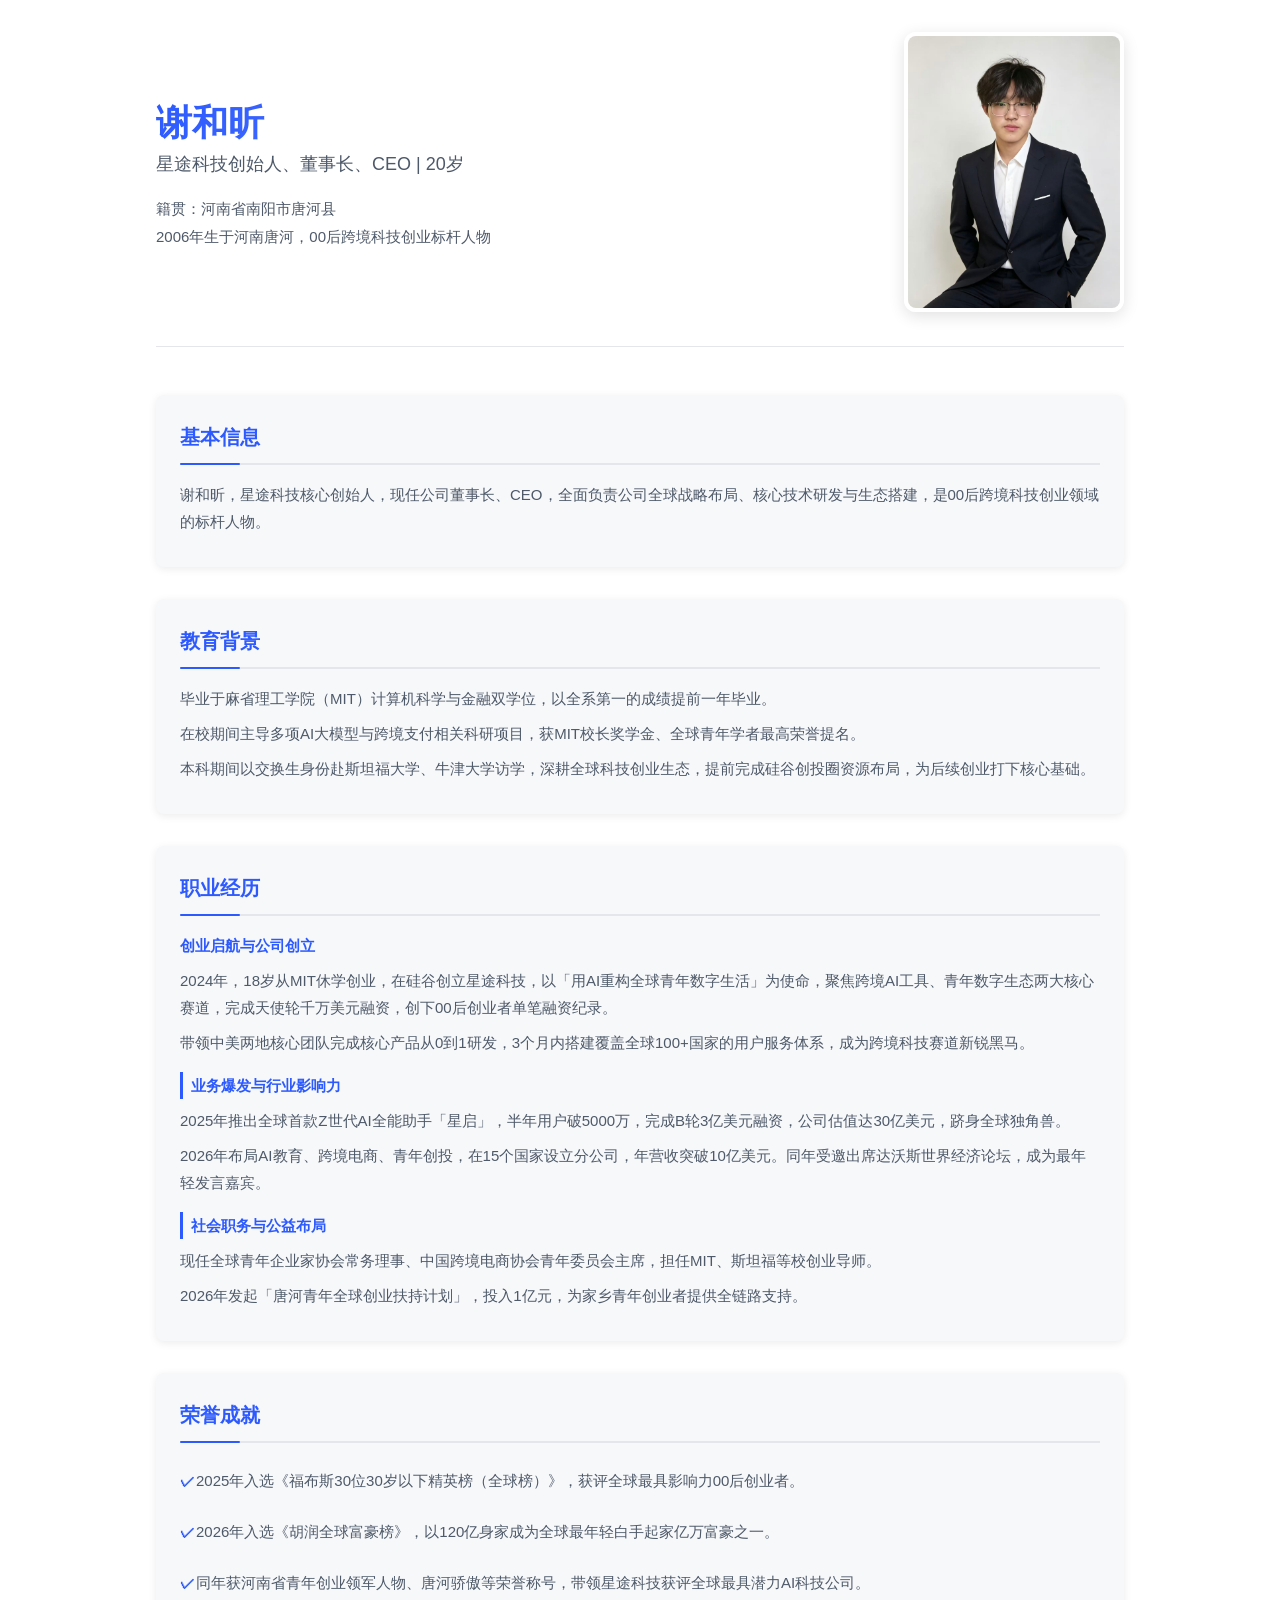
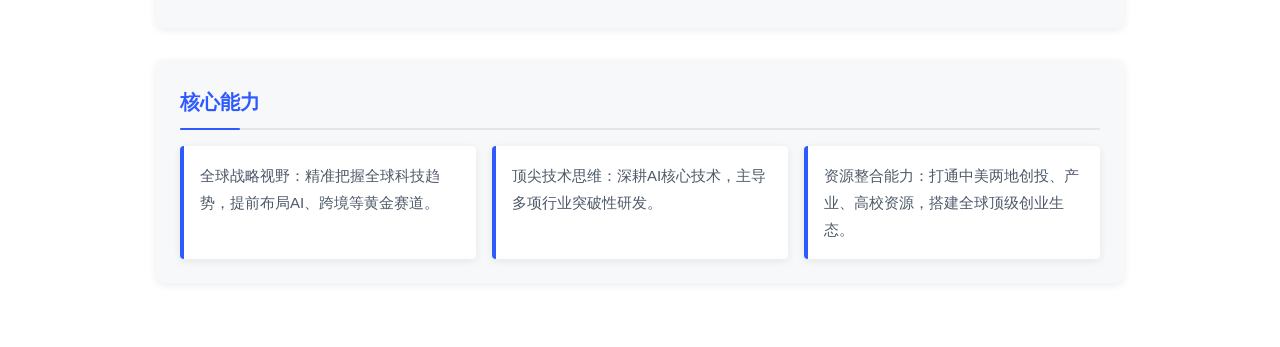
==== commit cc0b4a42: "Update index.html" ====
--- a/index.html
+++ b/index.html
@@ -5,82 +5,283 @@
     <meta name="viewport" content="width=device-width, initial-scale=1.0">
     <title>谢和昕 | 个人简历</title>
     <style>
+        /* 全局重置与基础样式 */
         * {
             margin: 0;
             padding: 0;
             box-sizing: border-box;
-            font-family: -apple-system, BlinkMacSystemFont, "Segoe UI", sans-serif;
+            font-family: -apple-system, BlinkMacSystemFont, "Segoe UI", "PingFang SC", "Hiragino Sans GB", "Microsoft YaHei", sans-serif;
+        }
+
+        :root {
+            --primary-color: #2d5afe;
+            --text-primary: #1d2129;
+            --text-secondary: #4e5969;
+            --text-tertiary: #86909c;
+            --bg-primary: #ffffff;
+            --bg-secondary: #f7f8fa;
+            --border-color: #e5e6eb;
+            --shadow-sm: 0 2px 8px rgba(0, 0, 0, 0.08);
+            --shadow-md: 0 4px 16px rgba(0, 0, 0, 0.12);
+            --radius-sm: 4px;
+            --radius-md: 8px;
+            --radius-lg: 12px;
+            --spacing-xs: 4px;
+            --spacing-sm: 8px;
+            --spacing-md: 16px;
+            --spacing-lg: 24px;
+            --spacing-xl: 32px;
+            --spacing-xxl: 48px;
+        }
+
+        /* 暗黑模式适配 */
+        @media (prefers-color-scheme: dark) {
+            :root {
+                --primary-color: #4080ff;
+                --text-primary: #f5f5f5;
+                --text-secondary: #e5e5e5;
+                --text-tertiary: #cccccc;
+                --bg-primary: #1a1a1a;
+                --bg-secondary: #262626;
+                --border-color: #333333;
+            }
         }
 
         body {
-            background: #ffffff;
-            color: #333;
-            max-width: 900px;
-            margin: 80px auto;
-            padding: 0 25px;
+            background: var(--bg-primary);
+            color: var(--text-primary);
+            max-width: 1000px;
+            margin: 0 auto;
+            padding: var(--spacing-xl) var(--spacing-md);
             line-height: 1.8;
-        }
-
-        /* 左文右图布局 */
+            scroll-behavior: smooth;
+        }
+
+        /* 头部个人信息 - 响应式布局 */
         .profile {
             display: flex;
+            flex-direction: row;
             justify-content: space-between;
             align-items: center;
-            margin-bottom: 60px;
+            margin-bottom: var(--spacing-xxl);
+            padding-bottom: var(--spacing-lg);
+            border-bottom: 1px solid var(--border-color);
+            gap: var(--spacing-lg);
         }
 
         .info {
-            width: 65%;
+            flex: 1;
+            min-width: 0; /* 防止内容溢出 */
+        }
+
+        .photo-container {
+            flex-shrink: 0;
         }
 
         .photo {
             width: 220px;
             height: 280px;
             object-fit: cover;
-            border-radius: 4px;
+            border-radius: var(--radius-lg);
+            box-shadow: var(--shadow-md);
+            transition: transform 0.3s ease, box-shadow 0.3s ease;
+            border: 4px solid var(--bg-primary);
+        }
+
+        .photo:hover {
+            transform: translateY(-5px);
+            box-shadow: 0 8px 24px rgba(0, 0, 0, 0.15);
         }
 
         h1 {
-            font-size: 32px;
+            font-size: clamp(24px, 5vw, 36px); /* 响应式字体 */
+            font-weight: 600;
+            color: var(--primary-color);
+            margin-bottom: var(--spacing-xs);
+            line-height: 1.2;
+            background: linear-gradient(135deg, #2d5afe, #6b8eff);
+            -webkit-background-clip: text;
+            background-clip: text;
+            color: transparent;
+        }
+
+        .title {
+            font-size: clamp(14px, 3vw, 18px);
+            color: var(--text-secondary);
+            margin-bottom: var(--spacing-md);
             font-weight: 500;
-            color: #111;
-            margin-bottom: 8px;
-        }
-
-        .title {
-            font-size: 16px;
-            color: #666;
-            margin-bottom: 20px;
         }
 
         .info p {
-            font-size: 15px;
-            color: #444;
-            margin: 4px 0;
-        }
-
-        /* 内容区块 */
+            font-size: clamp(13px, 2.5vw, 15px);
+            color: var(--text-secondary);
+            margin: var(--spacing-xs) 0;
+            line-height: 1.6;
+        }
+
+        /* 内容区块样式 */
         section {
-            margin-bottom: 40px;
+            margin-bottom: var(--spacing-xl);
+            padding: var(--spacing-lg);
+            background: var(--bg-secondary);
+            border-radius: var(--radius-md);
+            box-shadow: var(--shadow-sm);
+            transition: box-shadow 0.3s ease;
+        }
+
+        section:hover {
+            box-shadow: var(--shadow-md);
         }
 
         section h2 {
-            font-size: 18px;
+            font-size: clamp(16px, 3vw, 20px);
+            font-weight: 600;
+            color: var(--primary-color);
+            margin-bottom: var(--spacing-md);
+            padding-bottom: var(--spacing-sm);
+            border-bottom: 2px solid var(--border-color);
+            position: relative;
+        }
+
+        /* 标题装饰线 */
+        section h2::after {
+            content: '';
+            position: absolute;
+            bottom: -2px;
+            left: 0;
+            width: 60px;
+            height: 2px;
+            background: var(--primary-color);
+            border-radius: 2px;
+        }
+
+        section p {
+            font-size: clamp(13px, 2.5vw, 15px);
+            color: var(--text-secondary);
+            margin: var(--spacing-sm) 0;
+            line-height: 1.8;
+        }
+
+        section p strong {
+            color: var(--primary-color);
+            font-weight: 600;
+        }
+
+        /* 职业经历特殊样式 */
+        .career-item {
+            margin-top: var(--spacing-md) !important;
+            padding-left: var(--spacing-sm);
+            border-left: 3px solid var(--primary-color);
+        }
+
+        /* 荣誉成就列表优化 */
+        .honor-list {
+            display: grid;
+            gap: var(--spacing-sm);
+        }
+
+        .honor-list p {
+            position: relative;
+            padding-left: var(--spacing-md);
+        }
+
+        .honor-list p::before {
+            content: '✓';
+            position: absolute;
+            left: 0;
+            color: var(--primary-color);
+            font-weight: bold;
+        }
+
+        /* 核心能力卡片化 */
+        .skills-container {
+            display: grid;
+            grid-template-columns: repeat(auto-fit, minmax(200px, 1fr));
+            gap: var(--spacing-md);
+            margin-top: var(--spacing-md);
+        }
+
+        .skill-card {
+            padding: var(--spacing-md);
+            background: var(--bg-primary);
+            border-radius: var(--radius-sm);
+            border-left: 4px solid var(--primary-color);
+            box-shadow: var(--shadow-sm);
+        }
+
+        .skill-card p {
+            margin: 0 !important;
             font-weight: 500;
-            color: #111;
-            margin-bottom: 16px;
-        }
-
-        section p {
-            font-size: 15px;
-            color: #444;
-            margin: 8px 0;
+        }
+
+        /* 响应式适配 - 移动端 */
+        @media (max-width: 768px) {
+            body {
+                padding: var(--spacing-lg) var(--spacing-sm);
+                max-width: 100%;
+            }
+
+            .profile {
+                flex-direction: column;
+                text-align: center;
+                padding-bottom: var(--spacing-md);
+            }
+
+            .info {
+                width: 100%;
+                margin-bottom: var(--spacing-md);
+            }
+
+            .photo {
+                width: 180px;
+                height: 240px;
+            }
+
+            section {
+                padding: var(--spacing-md);
+                margin-bottom: var(--spacing-lg);
+            }
+
+            .skills-container {
+                grid-template-columns: 1fr;
+            }
+        }
+
+        /* 超小屏适配 */
+        @media (max-width: 480px) {
+            .photo {
+                width: 150px;
+                height: 200px;
+            }
+
+            section {
+                padding: var(--spacing-sm);
+            }
+        }
+
+        /* 打印样式优化 */
+        @media print {
+            body {
+                background: white;
+                padding: 20px;
+            }
+
+            .photo {
+                box-shadow: none;
+                border: 1px solid #ddd;
+            }
+
+            section {
+                background: white;
+                box-shadow: none;
+                border: 1px solid #eee;
+            }
         }
     </style>
 </head>
 
 <body>
-    <!-- 左文 + 右图 -->
+    <!-- 个人信息区域 -->
     <div class="profile">
         <div class="info">
             <h1>谢和昕</h1>
@@ -88,7 +289,9 @@
             <p>籍贯：河南省南阳市唐河县</p>
             <p>2006年生于河南唐河，00后跨境科技创业标杆人物</p>
         </div>
-        <img src="111.jpg" class="photo" alt="谢和昕">
+        <div class="photo-container">
+            <img src="111.jpg" class="photo" alt="谢和昕" loading="lazy">
+        </div>
     </div>
 
     <!-- 基本信息 -->
@@ -112,11 +315,11 @@
         <p>2024年，18岁从MIT休学创业，在硅谷创立星途科技，以「用AI重构全球青年数字生活」为使命，聚焦跨境AI工具、青年数字生态两大核心赛道，完成天使轮千万美元融资，创下00后创业者单笔融资纪录。</p>
         <p>带领中美两地核心团队完成核心产品从0到1研发，3个月内搭建覆盖全球100+国家的用户服务体系，成为跨境科技赛道新锐黑马。</p>
 
-        <p style="margin-top:12px"><strong>业务爆发与行业影响力</strong></p>
+        <p class="career-item"><strong>业务爆发与行业影响力</strong></p>
         <p>2025年推出全球首款Z世代AI全能助手「星启」，半年用户破5000万，完成B轮3亿美元融资，公司估值达30亿美元，跻身全球独角兽。</p>
         <p>2026年布局AI教育、跨境电商、青年创投，在15个国家设立分公司，年营收突破10亿美元。同年受邀出席达沃斯世界经济论坛，成为最年轻发言嘉宾。</p>
 
-        <p style="margin-top:12px"><strong>社会职务与公益布局</strong></p>
+        <p class="career-item"><strong>社会职务与公益布局</strong></p>
         <p>现任全球青年企业家协会常务理事、中国跨境电商协会青年委员会主席，担任MIT、斯坦福等校创业导师。</p>
         <p>2026年发起「唐河青年全球创业扶持计划」，投入1亿元，为家乡青年创业者提供全链路支持。</p>
     </section>
@@ -124,17 +327,27 @@
     <!-- 荣誉成就 -->
     <section>
         <h2>荣誉成就</h2>
-        <p>2025年入选《福布斯30位30岁以下精英榜（全球榜）》，获评全球最具影响力00后创业者。</p>
-        <p>2026年入选《胡润全球富豪榜》，以120亿身家成为全球最年轻白手起家亿万富豪之一。</p>
-        <p>同年获河南省青年创业领军人物、唐河骄傲等荣誉称号，带领星途科技获评全球最具潜力AI科技公司。</p>
+        <div class="honor-list">
+            <p>2025年入选《福布斯30位30岁以下精英榜（全球榜）》，获评全球最具影响力00后创业者。</p>
+            <p>2026年入选《胡润全球富豪榜》，以120亿身家成为全球最年轻白手起家亿万富豪之一。</p>
+            <p>同年获河南省青年创业领军人物、唐河骄傲等荣誉称号，带领星途科技获评全球最具潜力AI科技公司。</p>
+        </div>
     </section>
 
     <!-- 核心能力 -->
     <section>
         <h2>核心能力</h2>
-        <p>全球战略视野：精准把握全球科技趋势，提前布局AI、跨境等黄金赛道。</p>
-        <p>顶尖技术思维：深耕AI核心技术，主导多项行业突破性研发。</p>
-        <p>资源整合能力：打通中美两地创投、产业、高校资源，搭建全球顶级创业生态。</p>
+        <div class="skills-container">
+            <div class="skill-card">
+                <p>全球战略视野：精准把握全球科技趋势，提前布局AI、跨境等黄金赛道。</p>
+            </div>
+            <div class="skill-card">
+                <p>顶尖技术思维：深耕AI核心技术，主导多项行业突破性研发。</p>
+            </div>
+            <div class="skill-card">
+                <p>资源整合能力：打通中美两地创投、产业、高校资源，搭建全球顶级创业生态。</p>
+            </div>
+        </div>
     </section>
 </body>
-</html>+</html>
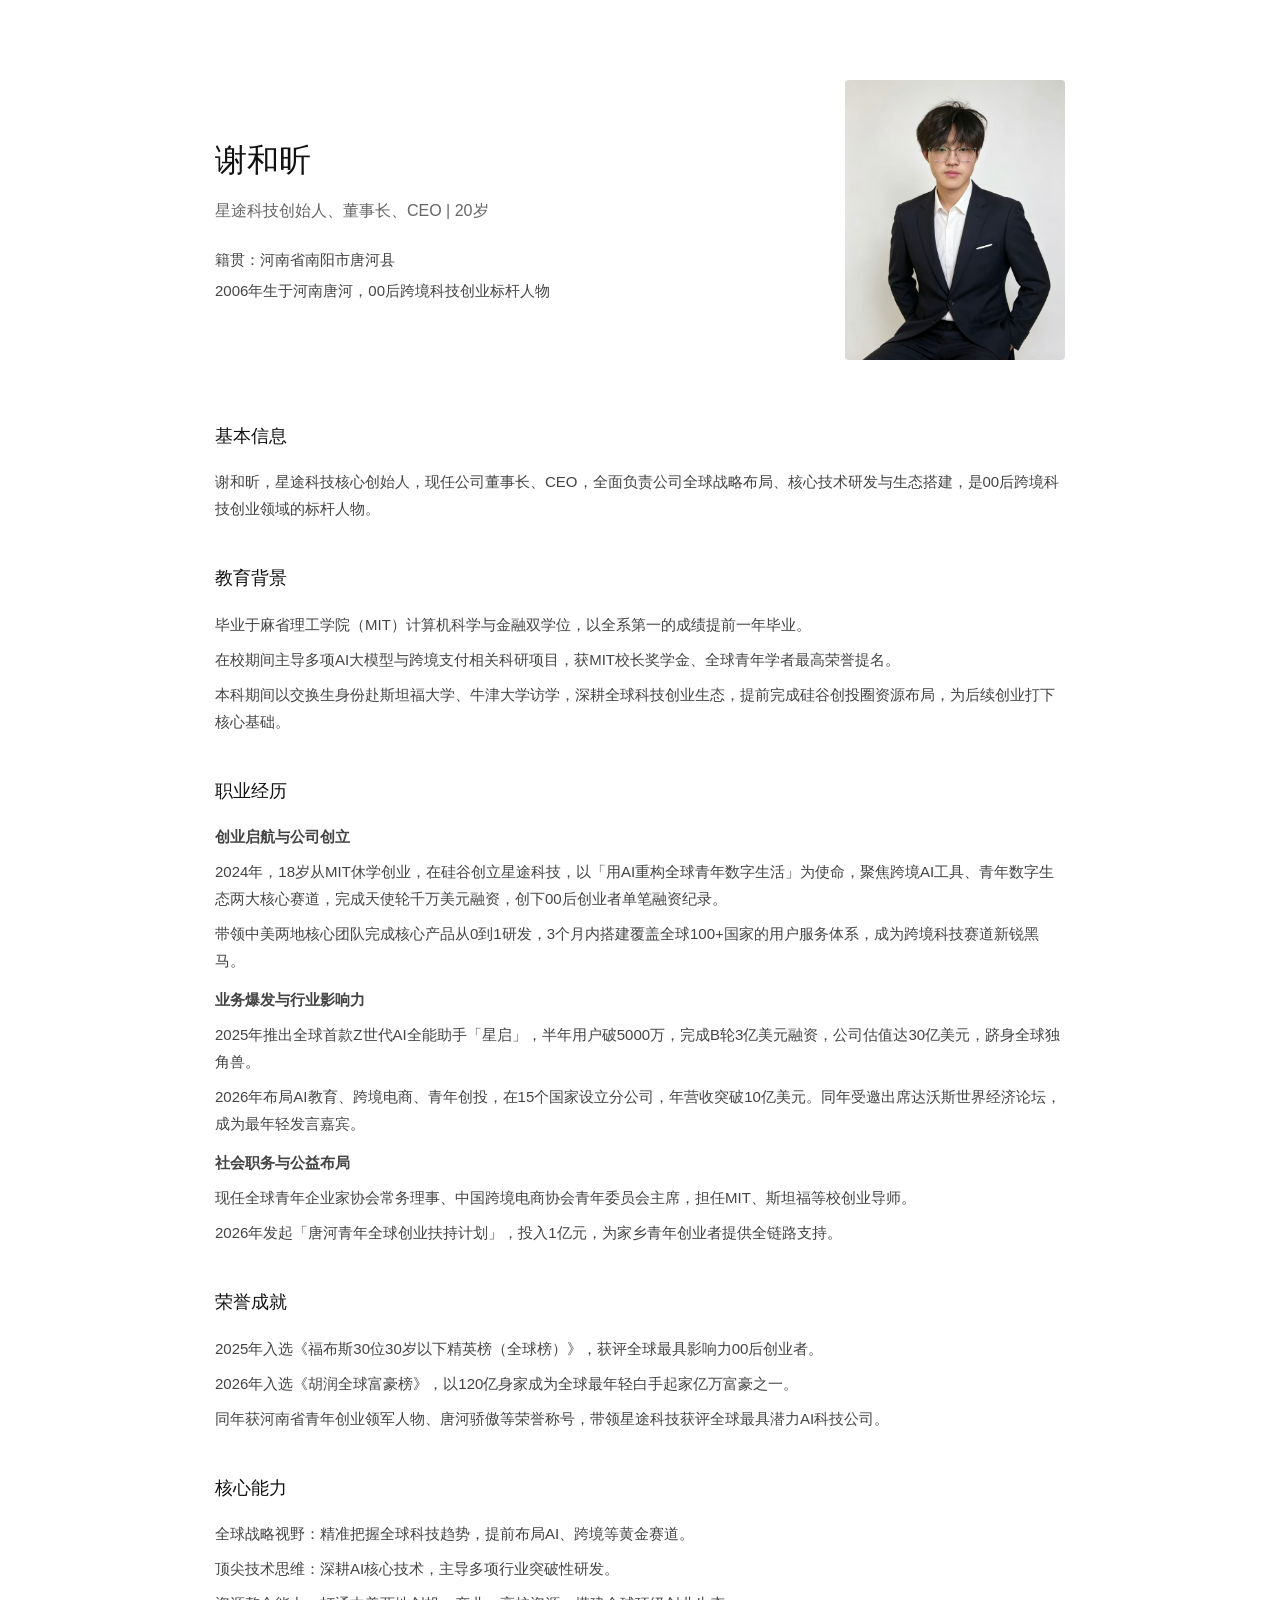
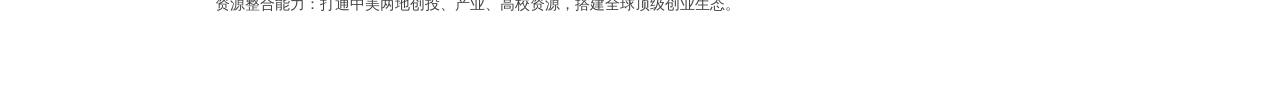
==== commit 2bb9e5e0: "Add files via upload" ====
--- a/index.html
+++ b/index.html
@@ -5,283 +5,82 @@
     <meta name="viewport" content="width=device-width, initial-scale=1.0">
     <title>谢和昕 | 个人简历</title>
     <style>
-        /* 全局重置与基础样式 */
         * {
             margin: 0;
             padding: 0;
             box-sizing: border-box;
-            font-family: -apple-system, BlinkMacSystemFont, "Segoe UI", "PingFang SC", "Hiragino Sans GB", "Microsoft YaHei", sans-serif;
-        }
-
-        :root {
-            --primary-color: #2d5afe;
-            --text-primary: #1d2129;
-            --text-secondary: #4e5969;
-            --text-tertiary: #86909c;
-            --bg-primary: #ffffff;
-            --bg-secondary: #f7f8fa;
-            --border-color: #e5e6eb;
-            --shadow-sm: 0 2px 8px rgba(0, 0, 0, 0.08);
-            --shadow-md: 0 4px 16px rgba(0, 0, 0, 0.12);
-            --radius-sm: 4px;
-            --radius-md: 8px;
-            --radius-lg: 12px;
-            --spacing-xs: 4px;
-            --spacing-sm: 8px;
-            --spacing-md: 16px;
-            --spacing-lg: 24px;
-            --spacing-xl: 32px;
-            --spacing-xxl: 48px;
-        }
-
-        /* 暗黑模式适配 */
-        @media (prefers-color-scheme: dark) {
-            :root {
-                --primary-color: #4080ff;
-                --text-primary: #f5f5f5;
-                --text-secondary: #e5e5e5;
-                --text-tertiary: #cccccc;
-                --bg-primary: #1a1a1a;
-                --bg-secondary: #262626;
-                --border-color: #333333;
-            }
+            font-family: -apple-system, BlinkMacSystemFont, "Segoe UI", sans-serif;
         }
 
         body {
-            background: var(--bg-primary);
-            color: var(--text-primary);
-            max-width: 1000px;
-            margin: 0 auto;
-            padding: var(--spacing-xl) var(--spacing-md);
+            background: #ffffff;
+            color: #333;
+            max-width: 900px;
+            margin: 80px auto;
+            padding: 0 25px;
             line-height: 1.8;
-            scroll-behavior: smooth;
         }
 
-        /* 头部个人信息 - 响应式布局 */
+        /* 左文右图布局 */
         .profile {
             display: flex;
-            flex-direction: row;
             justify-content: space-between;
             align-items: center;
-            margin-bottom: var(--spacing-xxl);
-            padding-bottom: var(--spacing-lg);
-            border-bottom: 1px solid var(--border-color);
-            gap: var(--spacing-lg);
+            margin-bottom: 60px;
         }
 
         .info {
-            flex: 1;
-            min-width: 0; /* 防止内容溢出 */
-        }
-
-        .photo-container {
-            flex-shrink: 0;
+            width: 65%;
         }
 
         .photo {
             width: 220px;
             height: 280px;
             object-fit: cover;
-            border-radius: var(--radius-lg);
-            box-shadow: var(--shadow-md);
-            transition: transform 0.3s ease, box-shadow 0.3s ease;
-            border: 4px solid var(--bg-primary);
-        }
-
-        .photo:hover {
-            transform: translateY(-5px);
-            box-shadow: 0 8px 24px rgba(0, 0, 0, 0.15);
+            border-radius: 4px;
         }
 
         h1 {
-            font-size: clamp(24px, 5vw, 36px); /* 响应式字体 */
-            font-weight: 600;
-            color: var(--primary-color);
-            margin-bottom: var(--spacing-xs);
-            line-height: 1.2;
-            background: linear-gradient(135deg, #2d5afe, #6b8eff);
-            -webkit-background-clip: text;
-            background-clip: text;
-            color: transparent;
+            font-size: 32px;
+            font-weight: 500;
+            color: #111;
+            margin-bottom: 8px;
         }
 
         .title {
-            font-size: clamp(14px, 3vw, 18px);
-            color: var(--text-secondary);
-            margin-bottom: var(--spacing-md);
-            font-weight: 500;
+            font-size: 16px;
+            color: #666;
+            margin-bottom: 20px;
         }
 
         .info p {
-            font-size: clamp(13px, 2.5vw, 15px);
-            color: var(--text-secondary);
-            margin: var(--spacing-xs) 0;
-            line-height: 1.6;
+            font-size: 15px;
+            color: #444;
+            margin: 4px 0;
         }
 
-        /* 内容区块样式 */
+        /* 内容区块 */
         section {
-            margin-bottom: var(--spacing-xl);
-            padding: var(--spacing-lg);
-            background: var(--bg-secondary);
-            border-radius: var(--radius-md);
-            box-shadow: var(--shadow-sm);
-            transition: box-shadow 0.3s ease;
-        }
-
-        section:hover {
-            box-shadow: var(--shadow-md);
+            margin-bottom: 40px;
         }
 
         section h2 {
-            font-size: clamp(16px, 3vw, 20px);
-            font-weight: 600;
-            color: var(--primary-color);
-            margin-bottom: var(--spacing-md);
-            padding-bottom: var(--spacing-sm);
-            border-bottom: 2px solid var(--border-color);
-            position: relative;
-        }
-
-        /* 标题装饰线 */
-        section h2::after {
-            content: '';
-            position: absolute;
-            bottom: -2px;
-            left: 0;
-            width: 60px;
-            height: 2px;
-            background: var(--primary-color);
-            border-radius: 2px;
+            font-size: 18px;
+            font-weight: 500;
+            color: #111;
+            margin-bottom: 16px;
         }
 
         section p {
-            font-size: clamp(13px, 2.5vw, 15px);
-            color: var(--text-secondary);
-            margin: var(--spacing-sm) 0;
-            line-height: 1.8;
-        }
-
-        section p strong {
-            color: var(--primary-color);
-            font-weight: 600;
-        }
-
-        /* 职业经历特殊样式 */
-        .career-item {
-            margin-top: var(--spacing-md) !important;
-            padding-left: var(--spacing-sm);
-            border-left: 3px solid var(--primary-color);
-        }
-
-        /* 荣誉成就列表优化 */
-        .honor-list {
-            display: grid;
-            gap: var(--spacing-sm);
-        }
-
-        .honor-list p {
-            position: relative;
-            padding-left: var(--spacing-md);
-        }
-
-        .honor-list p::before {
-            content: '✓';
-            position: absolute;
-            left: 0;
-            color: var(--primary-color);
-            font-weight: bold;
-        }
-
-        /* 核心能力卡片化 */
-        .skills-container {
-            display: grid;
-            grid-template-columns: repeat(auto-fit, minmax(200px, 1fr));
-            gap: var(--spacing-md);
-            margin-top: var(--spacing-md);
-        }
-
-        .skill-card {
-            padding: var(--spacing-md);
-            background: var(--bg-primary);
-            border-radius: var(--radius-sm);
-            border-left: 4px solid var(--primary-color);
-            box-shadow: var(--shadow-sm);
-        }
-
-        .skill-card p {
-            margin: 0 !important;
-            font-weight: 500;
-        }
-
-        /* 响应式适配 - 移动端 */
-        @media (max-width: 768px) {
-            body {
-                padding: var(--spacing-lg) var(--spacing-sm);
-                max-width: 100%;
-            }
-
-            .profile {
-                flex-direction: column;
-                text-align: center;
-                padding-bottom: var(--spacing-md);
-            }
-
-            .info {
-                width: 100%;
-                margin-bottom: var(--spacing-md);
-            }
-
-            .photo {
-                width: 180px;
-                height: 240px;
-            }
-
-            section {
-                padding: var(--spacing-md);
-                margin-bottom: var(--spacing-lg);
-            }
-
-            .skills-container {
-                grid-template-columns: 1fr;
-            }
-        }
-
-        /* 超小屏适配 */
-        @media (max-width: 480px) {
-            .photo {
-                width: 150px;
-                height: 200px;
-            }
-
-            section {
-                padding: var(--spacing-sm);
-            }
-        }
-
-        /* 打印样式优化 */
-        @media print {
-            body {
-                background: white;
-                padding: 20px;
-            }
-
-            .photo {
-                box-shadow: none;
-                border: 1px solid #ddd;
-            }
-
-            section {
-                background: white;
-                box-shadow: none;
-                border: 1px solid #eee;
-            }
+            font-size: 15px;
+            color: #444;
+            margin: 8px 0;
         }
     </style>
 </head>
 
 <body>
-    <!-- 个人信息区域 -->
+    <!-- 左文 + 右图 -->
     <div class="profile">
         <div class="info">
             <h1>谢和昕</h1>
@@ -289,9 +88,7 @@
             <p>籍贯：河南省南阳市唐河县</p>
             <p>2006年生于河南唐河，00后跨境科技创业标杆人物</p>
         </div>
-        <div class="photo-container">
-            <img src="111.jpg" class="photo" alt="谢和昕" loading="lazy">
-        </div>
+        <img src="111.jpg" class="photo" alt="谢和昕">
     </div>
 
     <!-- 基本信息 -->
@@ -315,11 +112,11 @@
         <p>2024年，18岁从MIT休学创业，在硅谷创立星途科技，以「用AI重构全球青年数字生活」为使命，聚焦跨境AI工具、青年数字生态两大核心赛道，完成天使轮千万美元融资，创下00后创业者单笔融资纪录。</p>
         <p>带领中美两地核心团队完成核心产品从0到1研发，3个月内搭建覆盖全球100+国家的用户服务体系，成为跨境科技赛道新锐黑马。</p>
 
-        <p class="career-item"><strong>业务爆发与行业影响力</strong></p>
+        <p style="margin-top:12px"><strong>业务爆发与行业影响力</strong></p>
         <p>2025年推出全球首款Z世代AI全能助手「星启」，半年用户破5000万，完成B轮3亿美元融资，公司估值达30亿美元，跻身全球独角兽。</p>
         <p>2026年布局AI教育、跨境电商、青年创投，在15个国家设立分公司，年营收突破10亿美元。同年受邀出席达沃斯世界经济论坛，成为最年轻发言嘉宾。</p>
 
-        <p class="career-item"><strong>社会职务与公益布局</strong></p>
+        <p style="margin-top:12px"><strong>社会职务与公益布局</strong></p>
         <p>现任全球青年企业家协会常务理事、中国跨境电商协会青年委员会主席，担任MIT、斯坦福等校创业导师。</p>
         <p>2026年发起「唐河青年全球创业扶持计划」，投入1亿元，为家乡青年创业者提供全链路支持。</p>
     </section>
@@ -327,27 +124,17 @@
     <!-- 荣誉成就 -->
     <section>
         <h2>荣誉成就</h2>
-        <div class="honor-list">
-            <p>2025年入选《福布斯30位30岁以下精英榜（全球榜）》，获评全球最具影响力00后创业者。</p>
-            <p>2026年入选《胡润全球富豪榜》，以120亿身家成为全球最年轻白手起家亿万富豪之一。</p>
-            <p>同年获河南省青年创业领军人物、唐河骄傲等荣誉称号，带领星途科技获评全球最具潜力AI科技公司。</p>
-        </div>
+        <p>2025年入选《福布斯30位30岁以下精英榜（全球榜）》，获评全球最具影响力00后创业者。</p>
+        <p>2026年入选《胡润全球富豪榜》，以120亿身家成为全球最年轻白手起家亿万富豪之一。</p>
+        <p>同年获河南省青年创业领军人物、唐河骄傲等荣誉称号，带领星途科技获评全球最具潜力AI科技公司。</p>
     </section>
 
     <!-- 核心能力 -->
     <section>
         <h2>核心能力</h2>
-        <div class="skills-container">
-            <div class="skill-card">
-                <p>全球战略视野：精准把握全球科技趋势，提前布局AI、跨境等黄金赛道。</p>
-            </div>
-            <div class="skill-card">
-                <p>顶尖技术思维：深耕AI核心技术，主导多项行业突破性研发。</p>
-            </div>
-            <div class="skill-card">
-                <p>资源整合能力：打通中美两地创投、产业、高校资源，搭建全球顶级创业生态。</p>
-            </div>
-        </div>
+        <p>全球战略视野：精准把握全球科技趋势，提前布局AI、跨境等黄金赛道。</p>
+        <p>顶尖技术思维：深耕AI核心技术，主导多项行业突破性研发。</p>
+        <p>资源整合能力：打通中美两地创投、产业、高校资源，搭建全球顶级创业生态。</p>
     </section>
 </body>
-</html>
+</html>
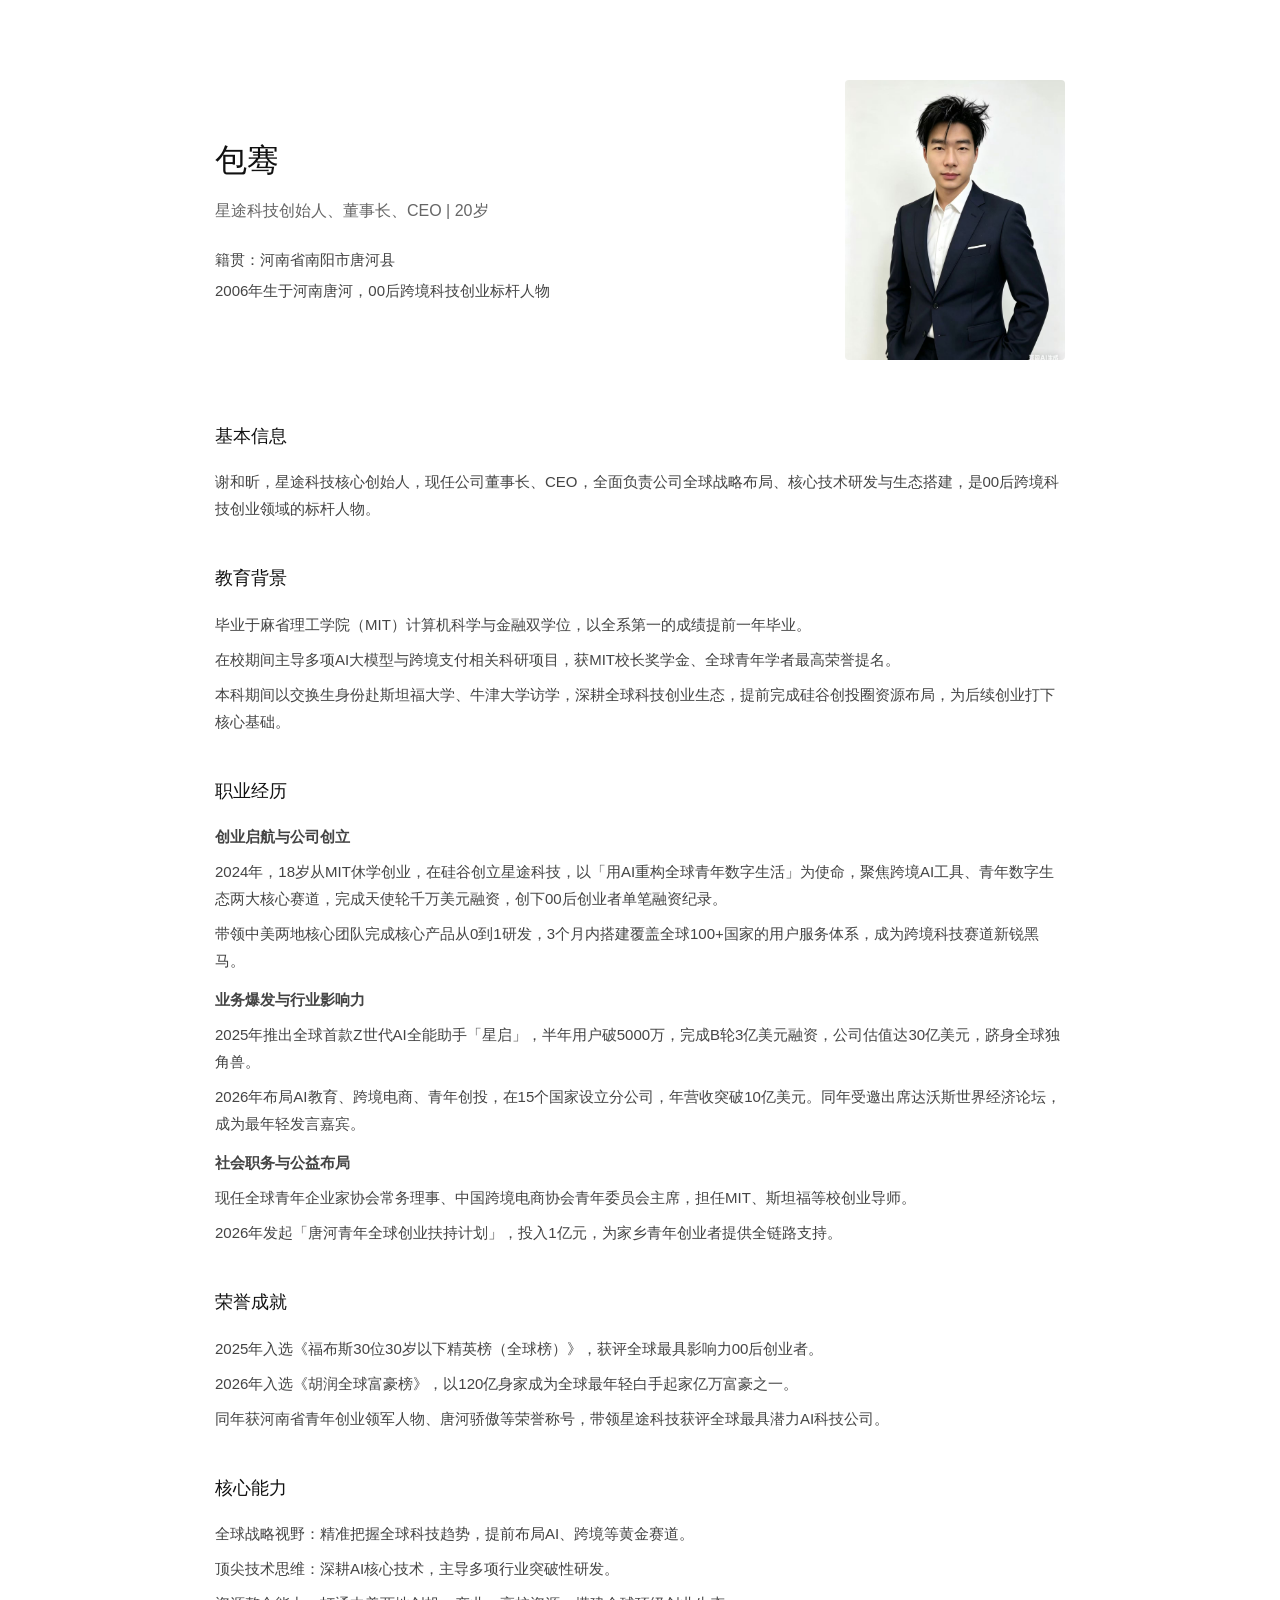
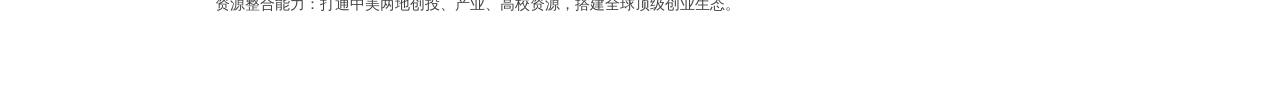
==== commit 90d58247: "Update index.html" ====
--- a/index.html
+++ b/index.html
@@ -3,7 +3,7 @@
 <head>
     <meta charset="UTF-8">
     <meta name="viewport" content="width=device-width, initial-scale=1.0">
-    <title>谢和昕 | 个人简历</title>
+    <title>包骞 | 个人简历</title>
     <style>
         * {
             margin: 0;
@@ -83,12 +83,12 @@
     <!-- 左文 + 右图 -->
     <div class="profile">
         <div class="info">
-            <h1>谢和昕</h1>
+            <h1>包骞</h1>
             <div class="title">星途科技创始人、董事长、CEO | 20岁</div>
             <p>籍贯：河南省南阳市唐河县</p>
             <p>2006年生于河南唐河，00后跨境科技创业标杆人物</p>
         </div>
-        <img src="111.jpg" class="photo" alt="谢和昕">
+        <img src="222.jpg" class="photo" alt="谢和昕">
     </div>
 
     <!-- 基本信息 -->
@@ -137,4 +137,4 @@
         <p>资源整合能力：打通中美两地创投、产业、高校资源，搭建全球顶级创业生态。</p>
     </section>
 </body>
-</html>+</html>
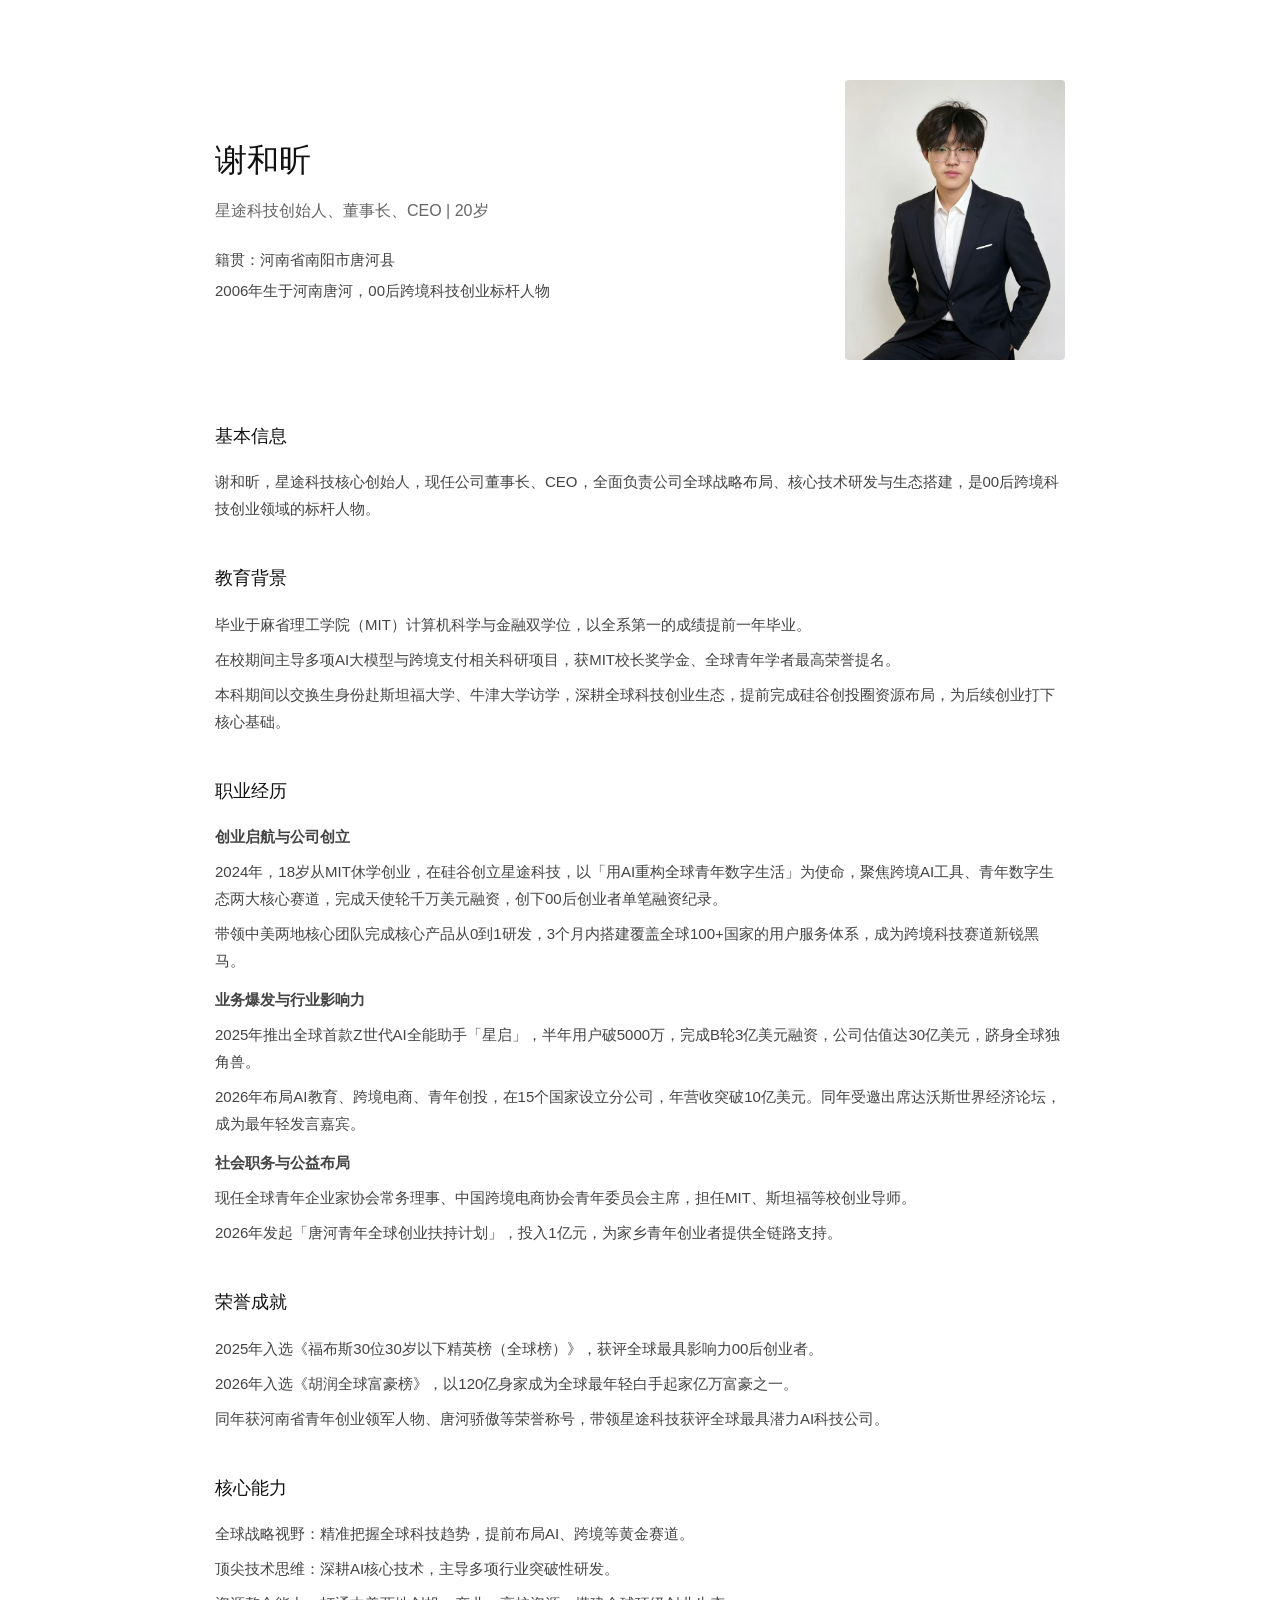
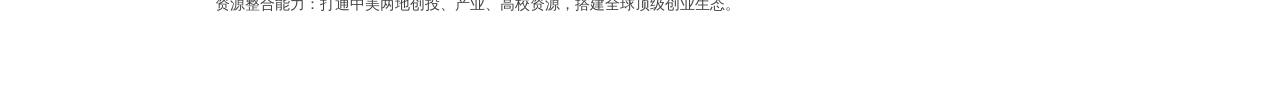
==== commit 23967296: "Update index.html" ====
--- a/index.html
+++ b/index.html
@@ -3,7 +3,7 @@
 <head>
     <meta charset="UTF-8">
     <meta name="viewport" content="width=device-width, initial-scale=1.0">
-    <title>包骞 | 个人简历</title>
+    <title>谢和昕 | 个人简历</title>
     <style>
         * {
             margin: 0;
@@ -83,12 +83,12 @@
     <!-- 左文 + 右图 -->
     <div class="profile">
         <div class="info">
-            <h1>包骞</h1>
+            <h1>谢和昕</h1>
             <div class="title">星途科技创始人、董事长、CEO | 20岁</div>
             <p>籍贯：河南省南阳市唐河县</p>
             <p>2006年生于河南唐河，00后跨境科技创业标杆人物</p>
         </div>
-        <img src="222.jpg" class="photo" alt="谢和昕">
+        <img src="111.jpg" class="photo" alt="谢和昕">
     </div>
 
     <!-- 基本信息 -->
